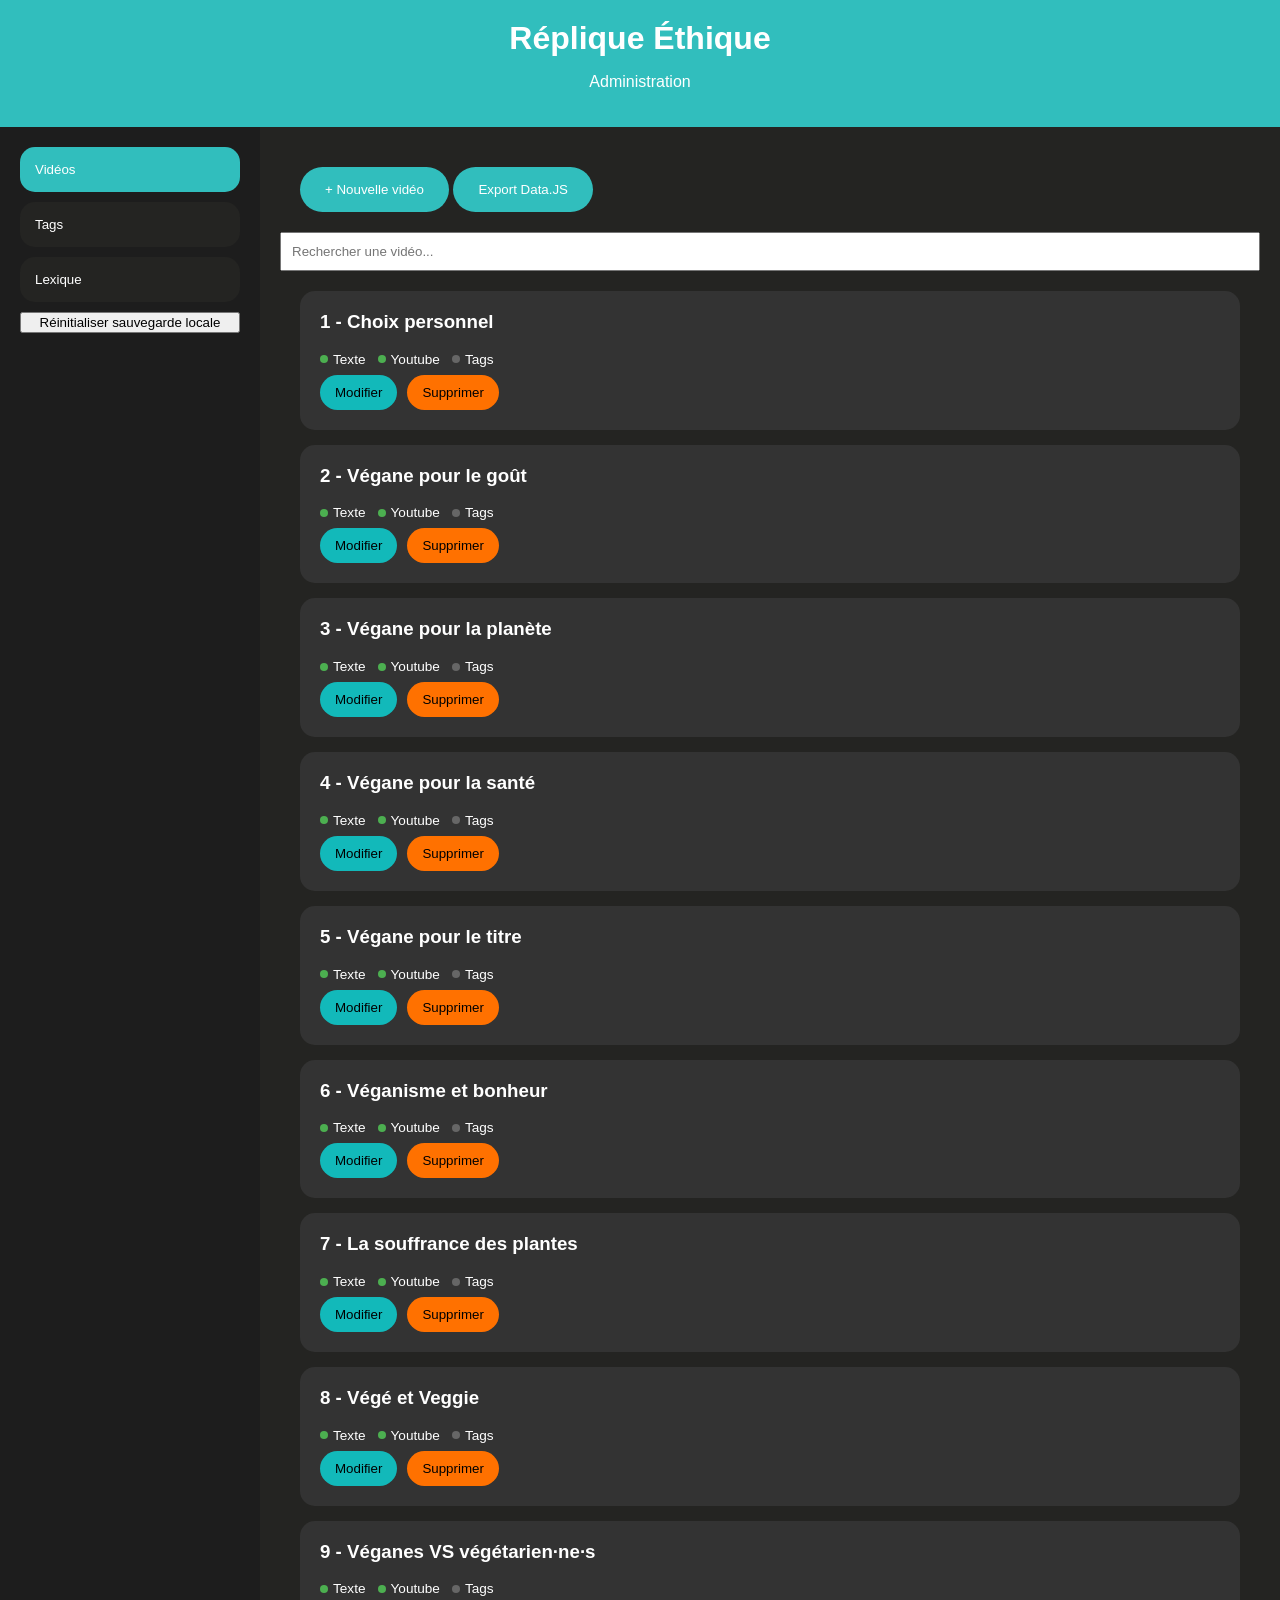
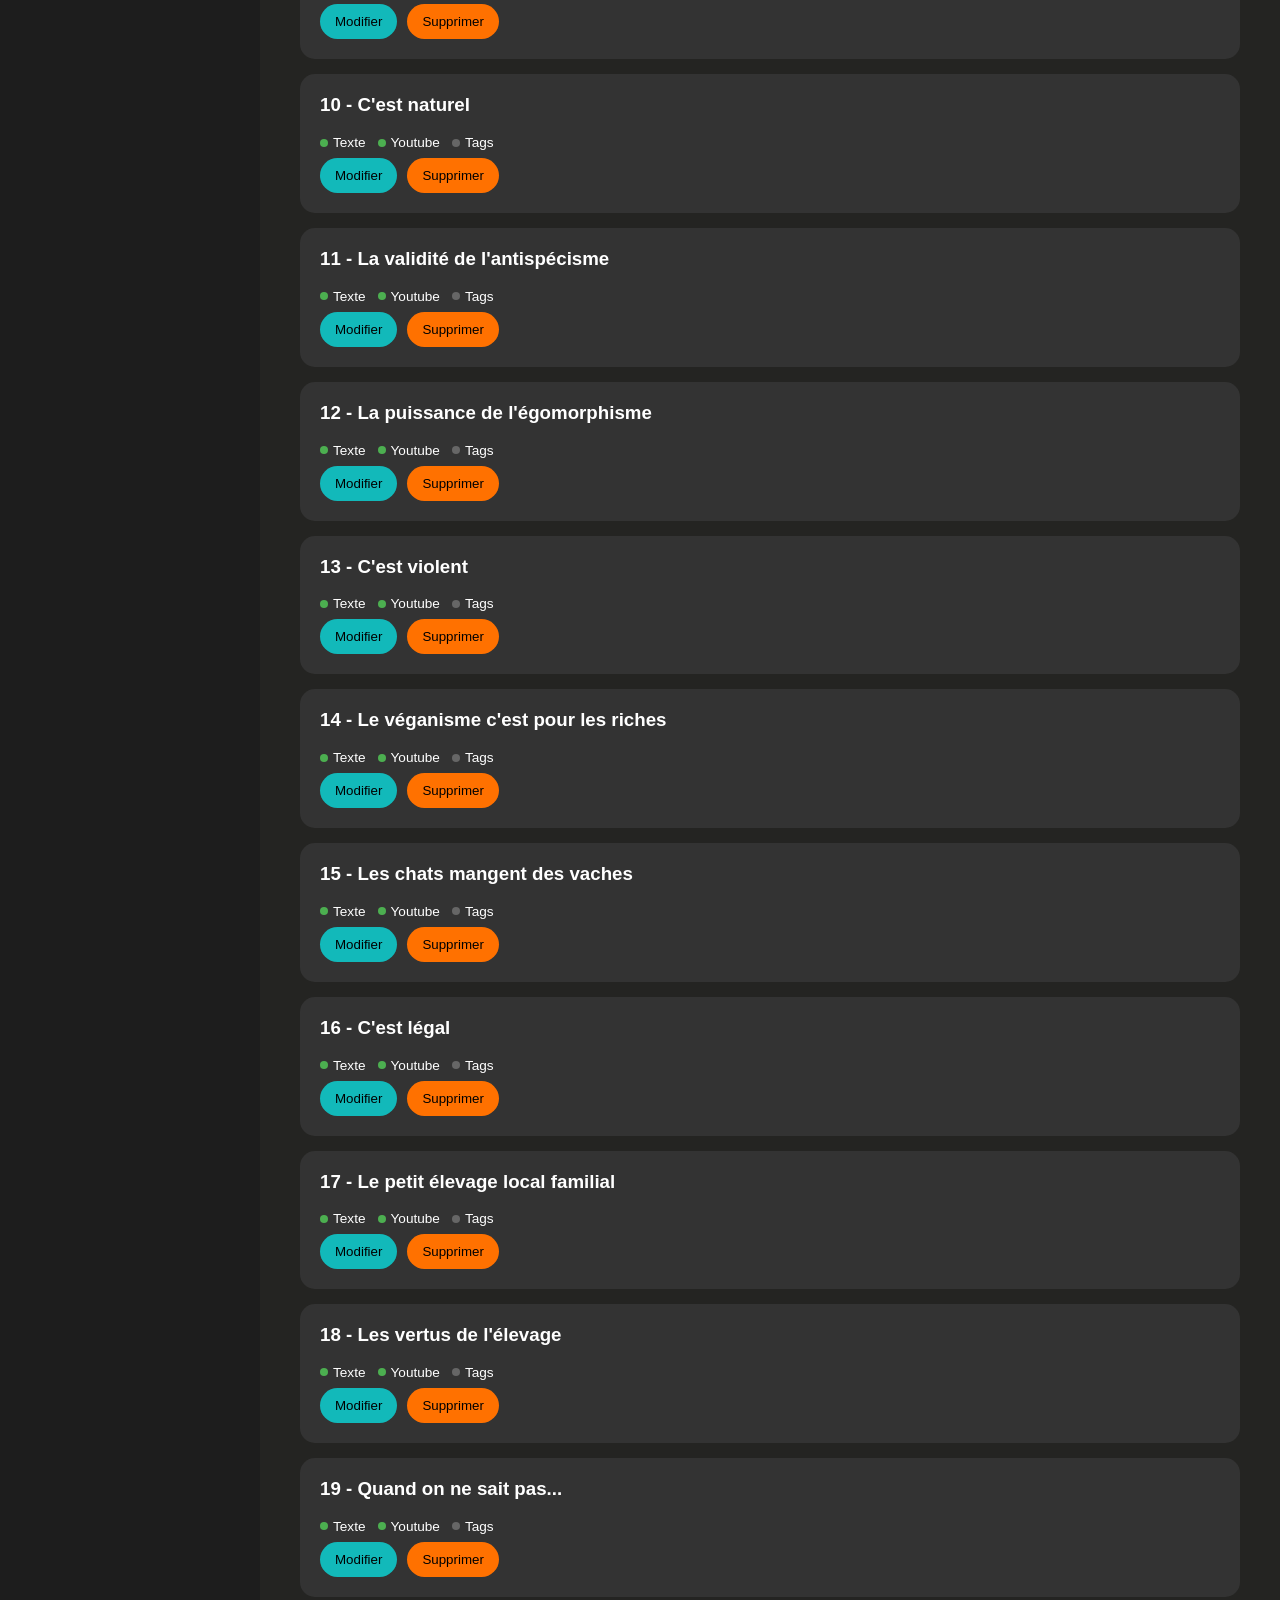
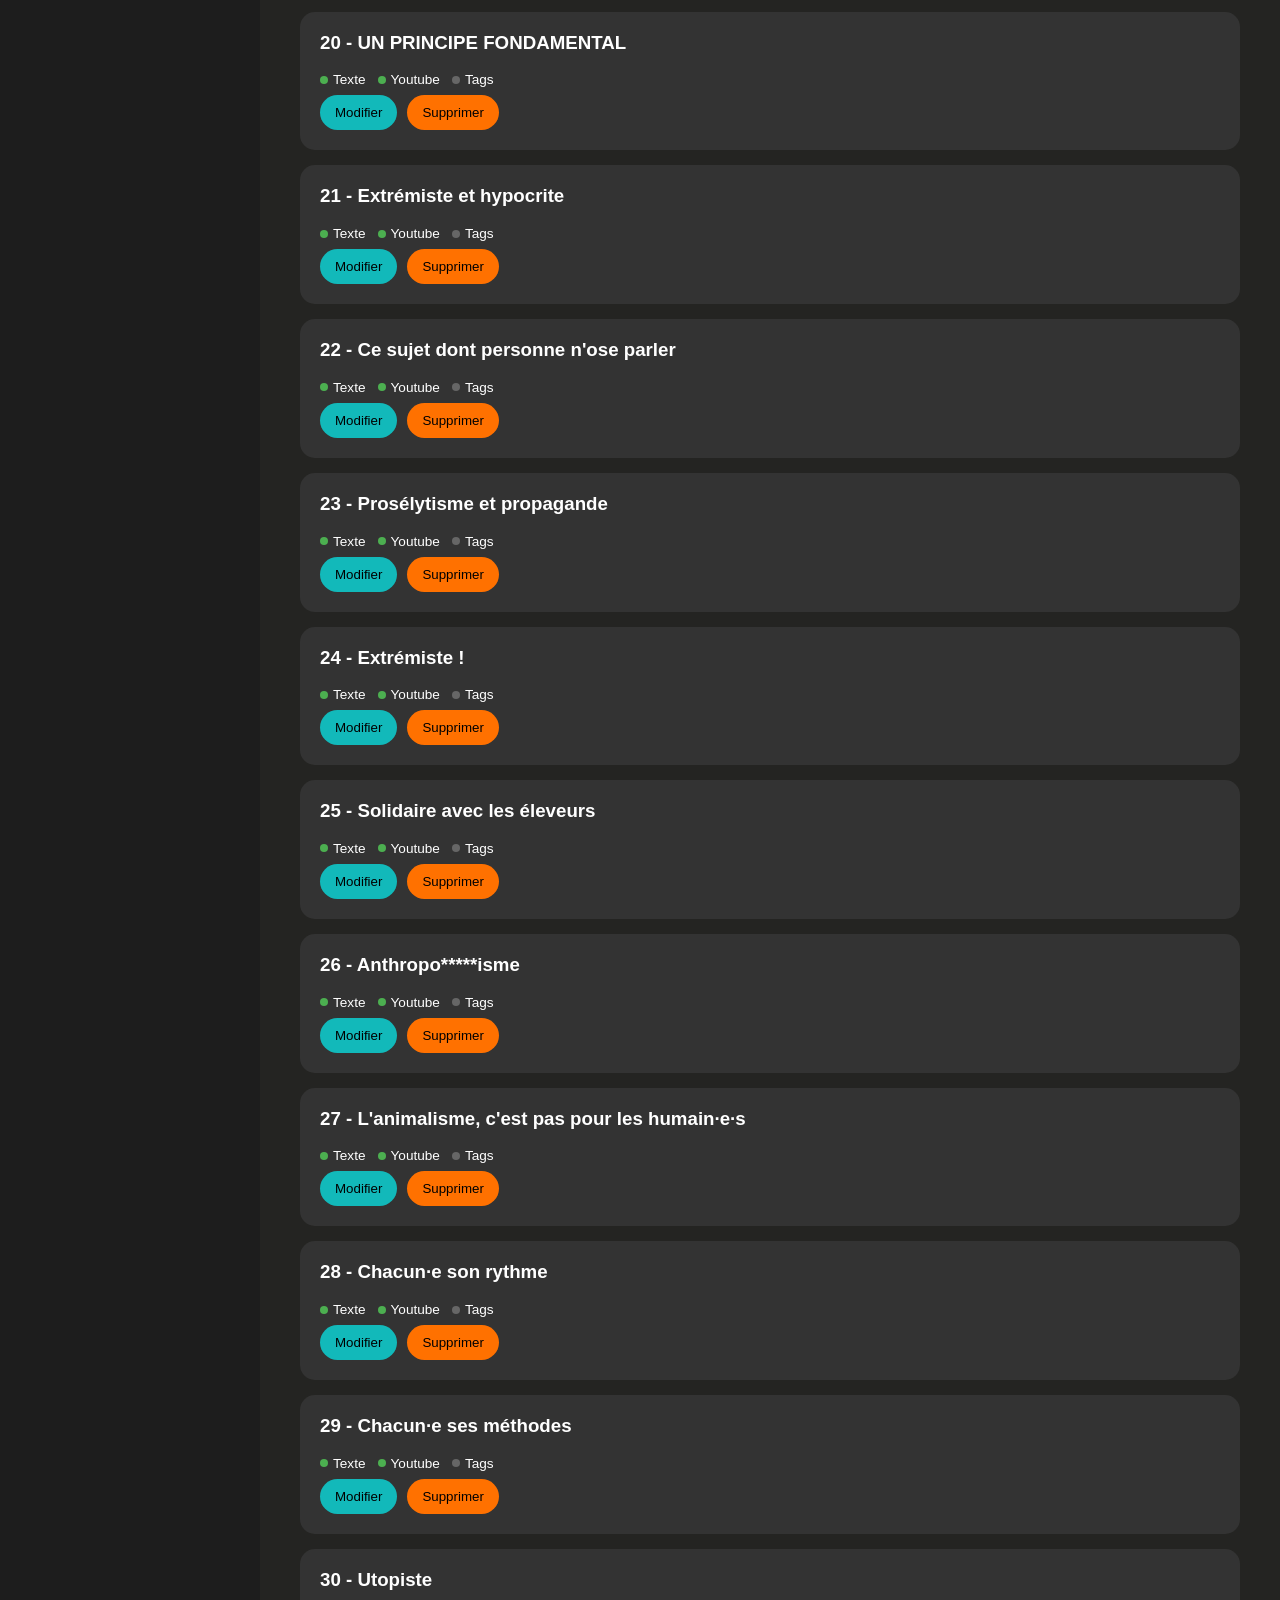
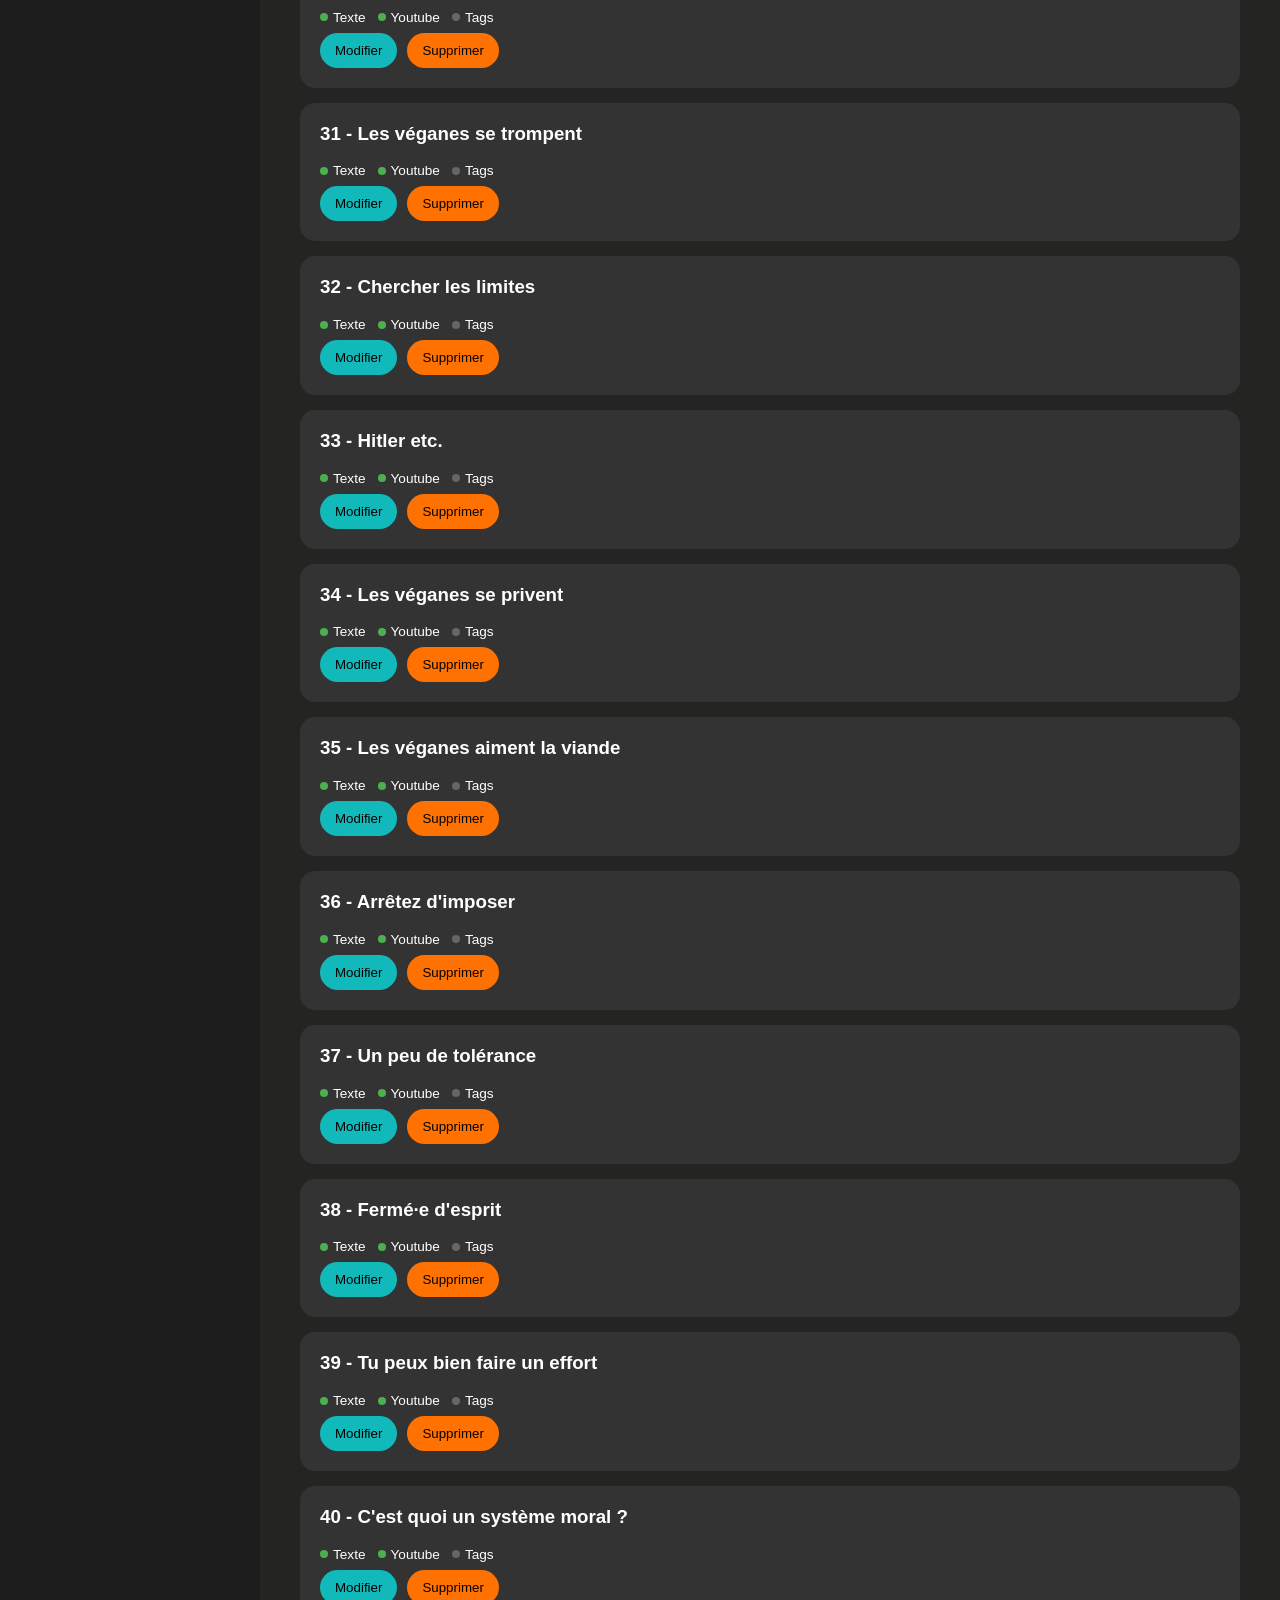
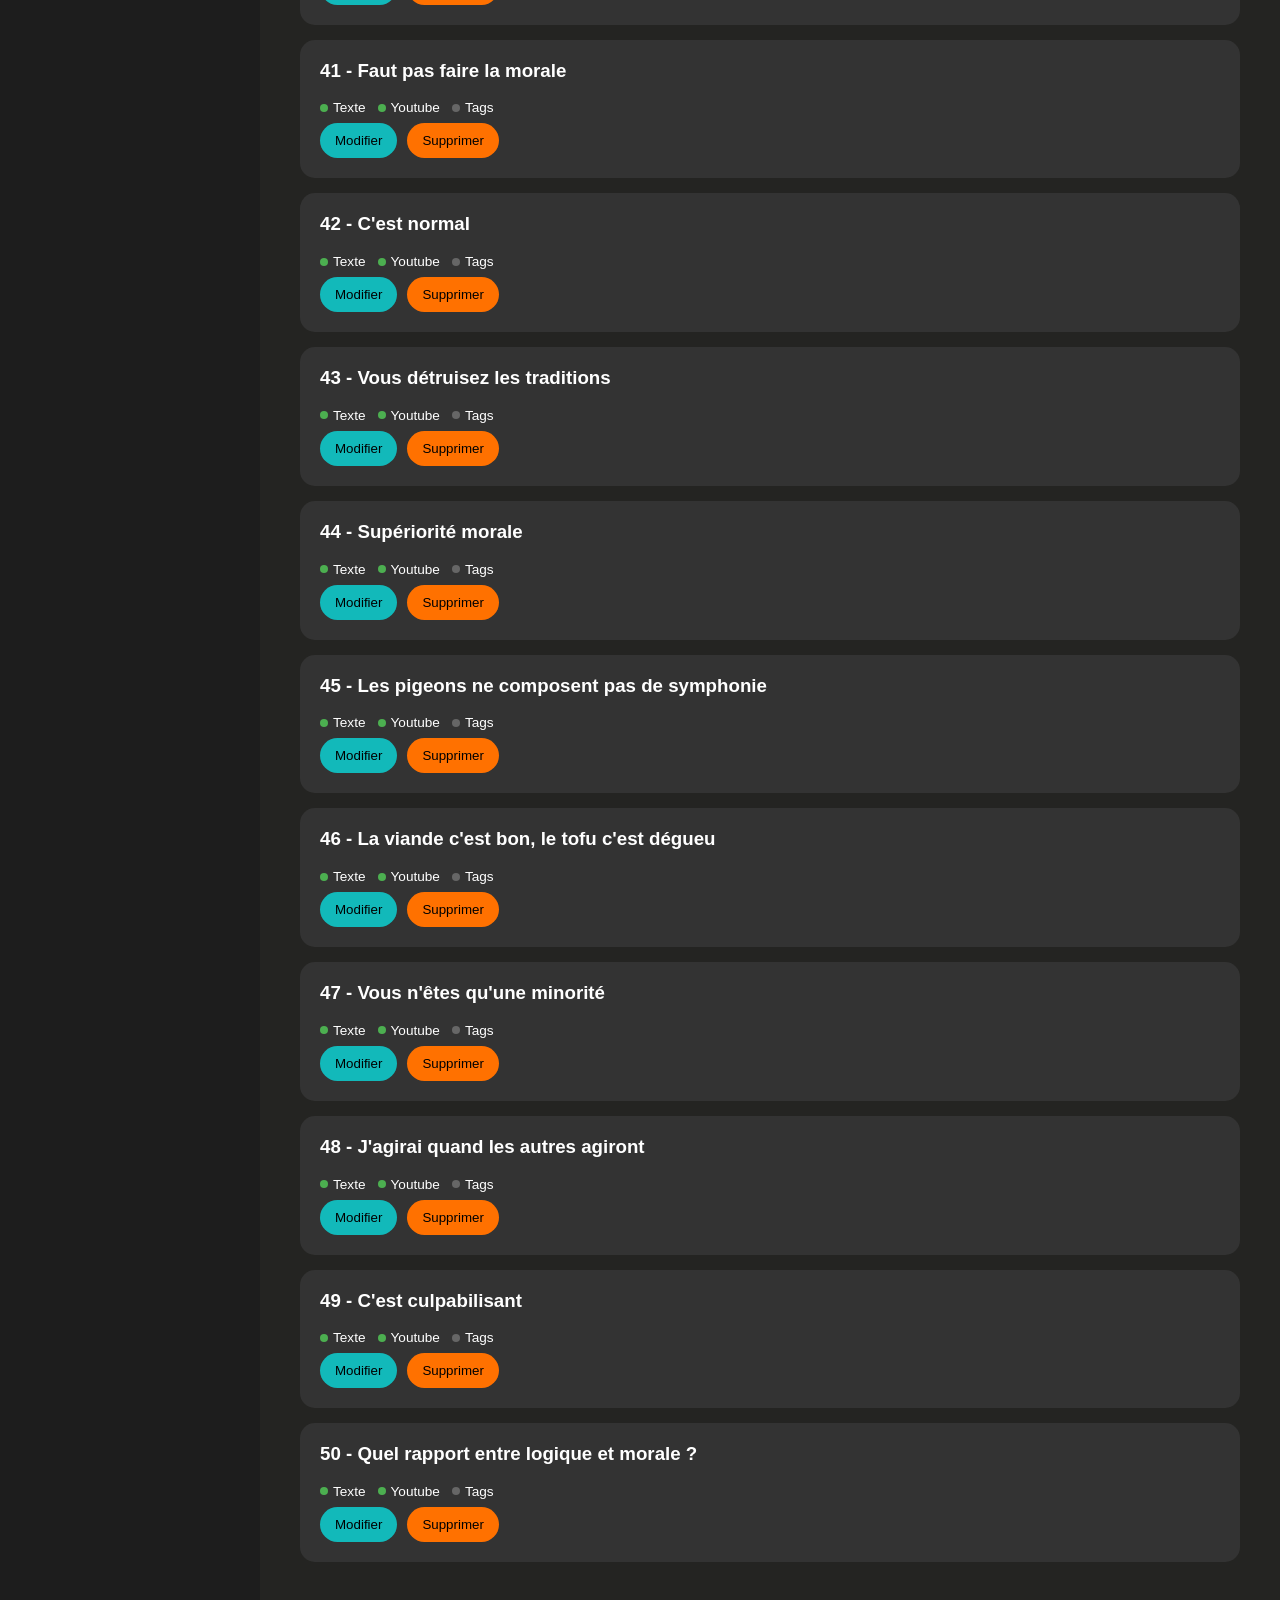
==== admin/admin.html @ 9f91c85b "Beta" ====
<!DOCTYPE html>
<html lang="fr">
<head>
<meta charset="UTF-8">
<meta name="viewport" content="width=device-width, initial-scale=1.0">
<title>Réplique Éthique - Administration</title>

<link rel="stylesheet" href="admin.css">
</head>

<body>

<header class="header">
    <h1>Réplique Éthique</h1>
    <p>Administration</p>
</header>

<main class="admin-layout">

    <aside class="sidebar">

        <button class="menu-btn active"
                data-section="videos">
            Vidéos
        </button>

        <button class="menu-btn"
                data-section="tags">
            Tags
        </button>

        <button class="menu-btn"
                data-section="lexique">
            Lexique
        </button>
        <button id="btnResetLocal">
            Réinitialiser sauvegarde locale
        </button>

    </aside>

    <section class="content">

        <div id="section-videos">

            <section class="toolbar">

                <button id="btnNouvelleVideo">
                    + Nouvelle vidéo
                </button>

                <button id="btnExporter">
                    Export Data.JS
                </button>

            </section>
            <input
                id="rechercheVideo"
                placeholder="Rechercher une vidéo..."
            >

            <section id="listeVideos"></section>

        </div>

        <div id="section-tags" class="hidden">

            <div class="toolbar">

                <button id="btnNouvelleCategorie">
                    + Catégorie
                </button>

            </div>

            <div id="listeCategories">

            </div>

        </div>

        <div id="section-lexique" class="hidden">

            <div class="toolbar">

                <button id="btnNouveauMot">
                    + Nouveau mot
                </button>

            </div>

            <div id="listeLexique"></div>

        </div>

    </section>

</main>

<div id="modal" class="hidden">

    <div class="modal-content">

        <h2>Vidéo</h2>

        <label>
            Titre
            <input id="titre">
        </label>

        <label>
            Lien Youtube
            <input id="youtube">
        </label>

        <label>

            Tags

            <div id="tagsSelection">

            </div>

        </label>

        <label>
            Texte
            <textarea id="texte"></textarea>
        </label>

        <label>
            Vignette
            <input id="vignette" type="file" accept="image/*">
        </label>

        <label class="checkbox">
            <input id="essentiel" type="checkbox">
            Ajouter à L'essentiel
        </label>

        <div class="actions">

            <button id="btnSave">
                Enregistrer
            </button>

            <button id="btnCancel">
                Annuler
            </button>

        </div>

    </div>

</div>

<script src="../data.js"></script>
<div id="lexiqueModal" class="hidden">

    <div class="modal-content">

        <h2 id="lexiqueTitre">
            Nouveau terme
        </h2>

        <label>

            Mot

            <input
                id="lexiqueMot">

        </label>

        <label>

            Définition

            <textarea
                id="lexiqueDefinition"
                class="grand-texte">

            </textarea>

        </label>

        <div class="actions">

            <button id="btnSaveLexique">

                Enregistrer

            </button>

            <button id="btnCancelLexique">

                Annuler

            </button>

        </div>

    </div>

</div>
<script src="admin.js"></script>

</body>
</html>
---- admin/admin.css ----
body{
    margin:0;
    font-family:sans-serif;
    background:#242422;
    color:white;
}

.header{
    background:#31bebd;
    text-align:center;
    padding:20px;
}

.header h1{
    margin:0;
    color:white;
}

.toolbar{
    padding:20px;
}

.toolbar button{
    background:#31bebd;
    color:white;
    border:none;
    border-radius:30px;
    padding:15px 25px;
    cursor:pointer;
}

#listeVideos{
    padding:20px;
    display:flex;
    flex-direction:column;
    gap:15px;
}

.video-card{
    background:#333;
    border-radius:15px;
    padding:20px;
}

.video-card h3{
    margin-top:0;
}

.video-actions{
    display:flex;
    gap:10px;
}

.video-actions button{
    border:none;
    padding:10px 15px;
    border-radius:20px;
    cursor:pointer;
}

.edit{
    background:#31bebd;
    color:white;
}

.delete{
    background:#d9534f;
    color:white;
}

#modal{
    position:fixed;
    inset:0;
    background:rgba(0,0,0,0.8);

    display:flex;
    justify-content:center;
    align-items:center;
}

.hidden{
    display:none !important;
}

.modal-content{
    width:90%;
    max-width:800px;

    background:white;
    color:black;

    border-radius:20px;

    padding:25px;

    display:flex;
    flex-direction:column;
    gap:15px;
}

input,
textarea{
    width:100%;
    box-sizing:border-box;
    padding:10px;
}

textarea{
    min-height:250px;
    resize:vertical;
}

.actions{
    display:flex;
    gap:15px;
}

.admin-layout{
    display:flex;
    min-height:calc(100vh - 100px);
}

.sidebar{
    width:220px;
    background:#1d1d1d;

    display:flex;
    flex-direction:column;

    padding:20px;
    gap:10px;
}

.menu-btn{
    background:#242422;
    color:white;

    border:none;

    border-radius:15px;

    padding:15px;

    cursor:pointer;

    text-align:left;
}

.menu-btn.active{
    background:#31bebd;
}

.content{
    flex:1;
    padding:20px;
}

.categorie-card{

    background:#333;

    border-radius:15px;

    padding:20px;

    margin-bottom:15px;

}

.tag-item{

    display:inline-block;

    background:#31bebd;

    color:white;

    padding:8px 15px;

    border-radius:999px;

    margin:5px;

}

.categorie-header{

    display:flex;

    justify-content:space-between;

    align-items:center;

    margin-bottom:15px;

}

.lexique-card{

    background:#333;

    border-radius:15px;

    padding:20px;

    margin-bottom:15px;

}

.lexique-actions{

    margin-top:10px;

    display:flex;

    gap:10px;

}

.tags-categorie{

    margin-bottom:20px;

}

.tags-categorie h4{

    margin-bottom:10px;

}

.tag-checkbox{

    display:block;

    margin:5px 0;

}

#lexiqueModal{

    position:fixed;

    inset:0;

    background:rgba(
        0,
        0,
        0,
        0.8
    );

    display:flex;

    justify-content:center;

    align-items:center;

}

.grand-texte{

    min-height:300px;

    resize:vertical;

}

.btn-edit{

    background:#12b9ba;

}

.btn-edit:hover{

    background:#12b9ba;

}

.btn-delete{

    background:#ff7100;

}

.btn-delete:hover{

    background:#ff7100;

}

.video-status{

    display:flex;

    gap:12px;

    margin:8px 0;

    font-size:0.85rem;

}

.video-status span{

    display:flex;

    align-items:center;

    gap:5px;

}

.video-status span::before{

    content:"";

    width:8px;

    height:8px;

    border-radius:50%;

}

.status-ok::before{

    background:#4caf50;

}

.status-missing::before{

    background:#666;

}
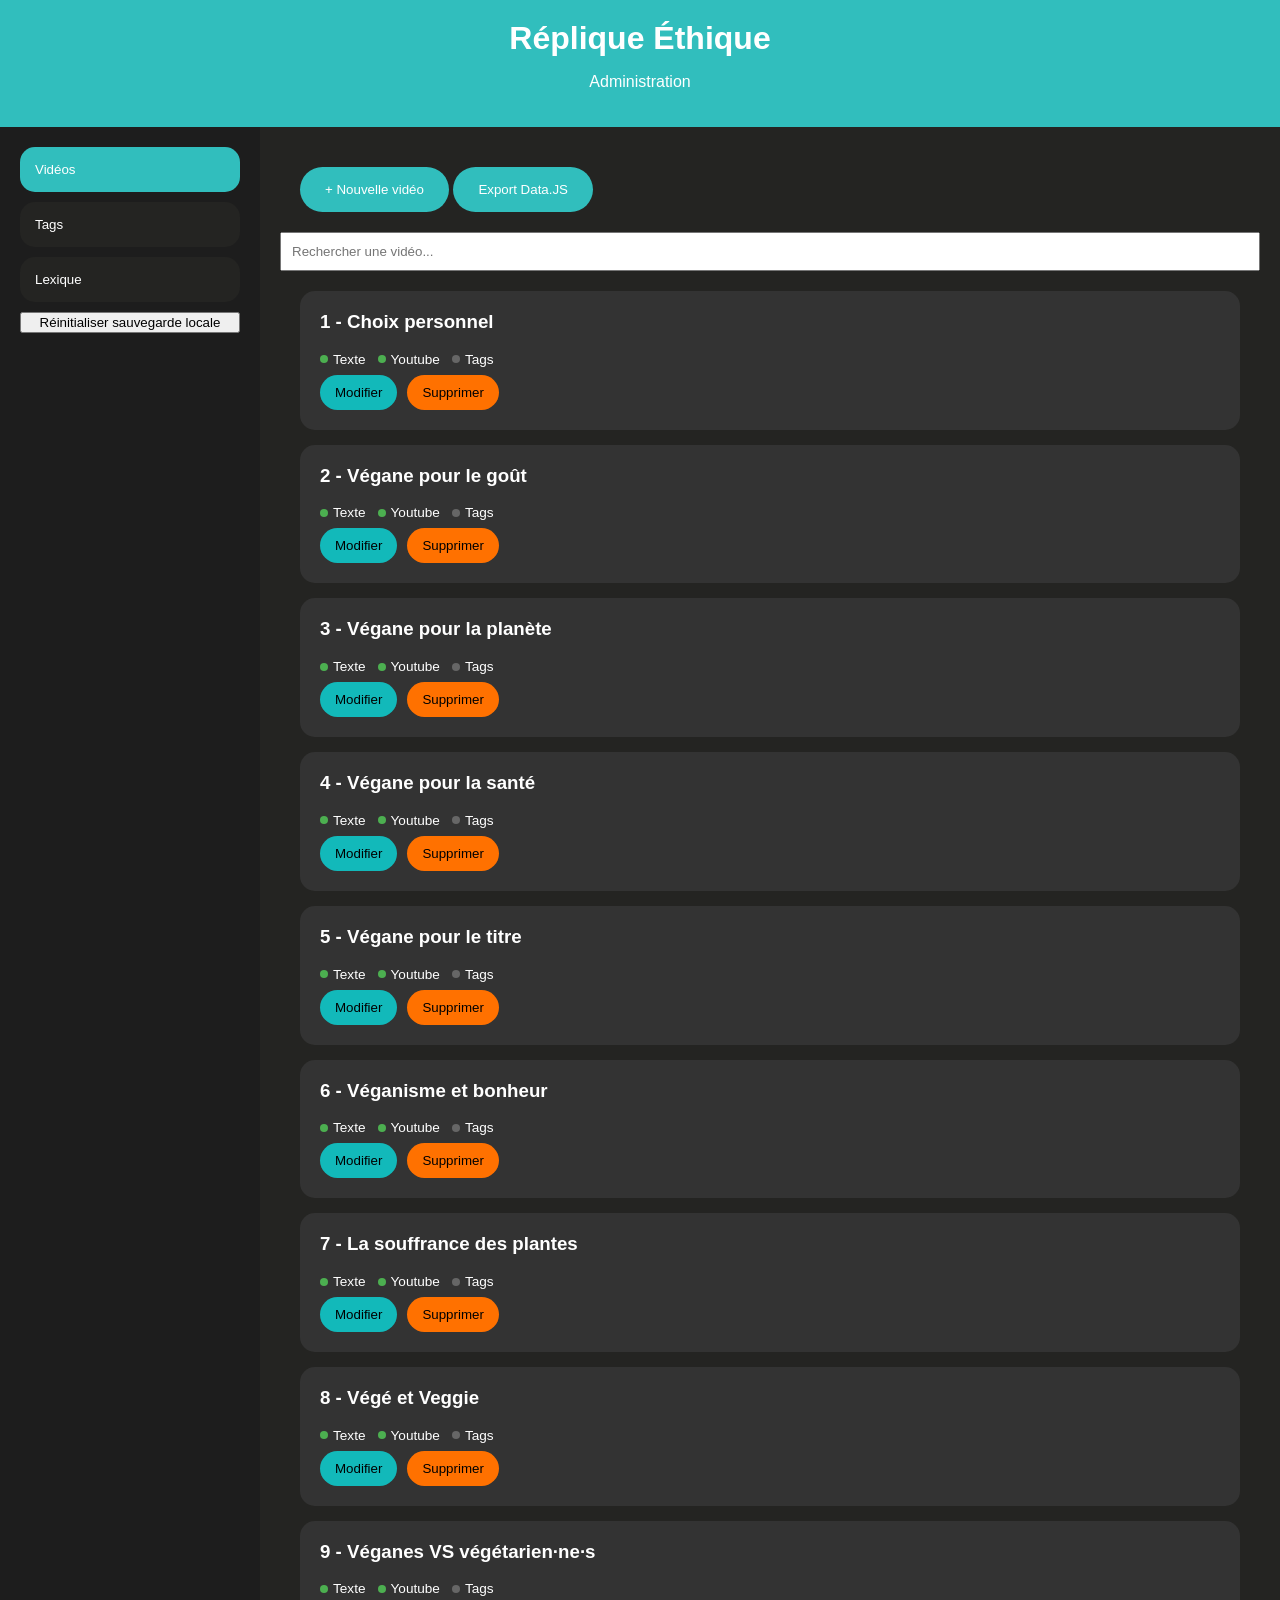
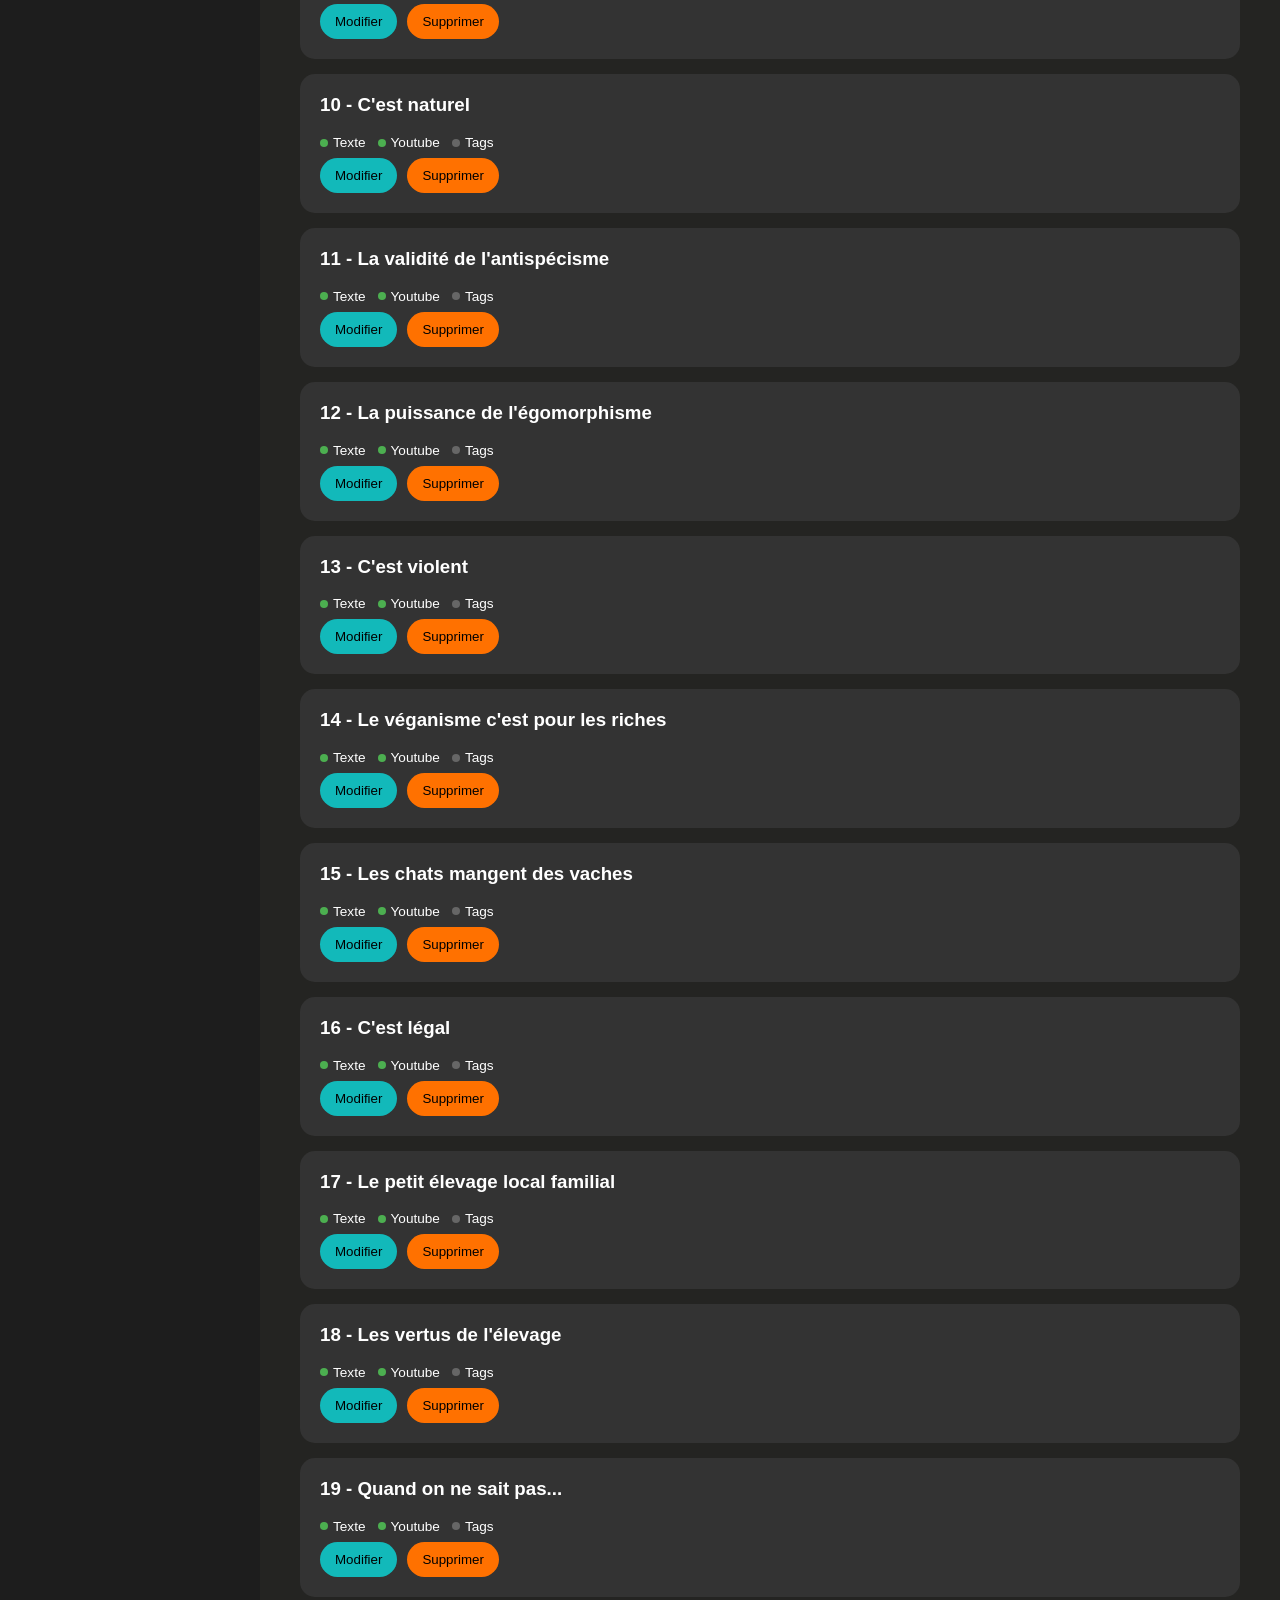
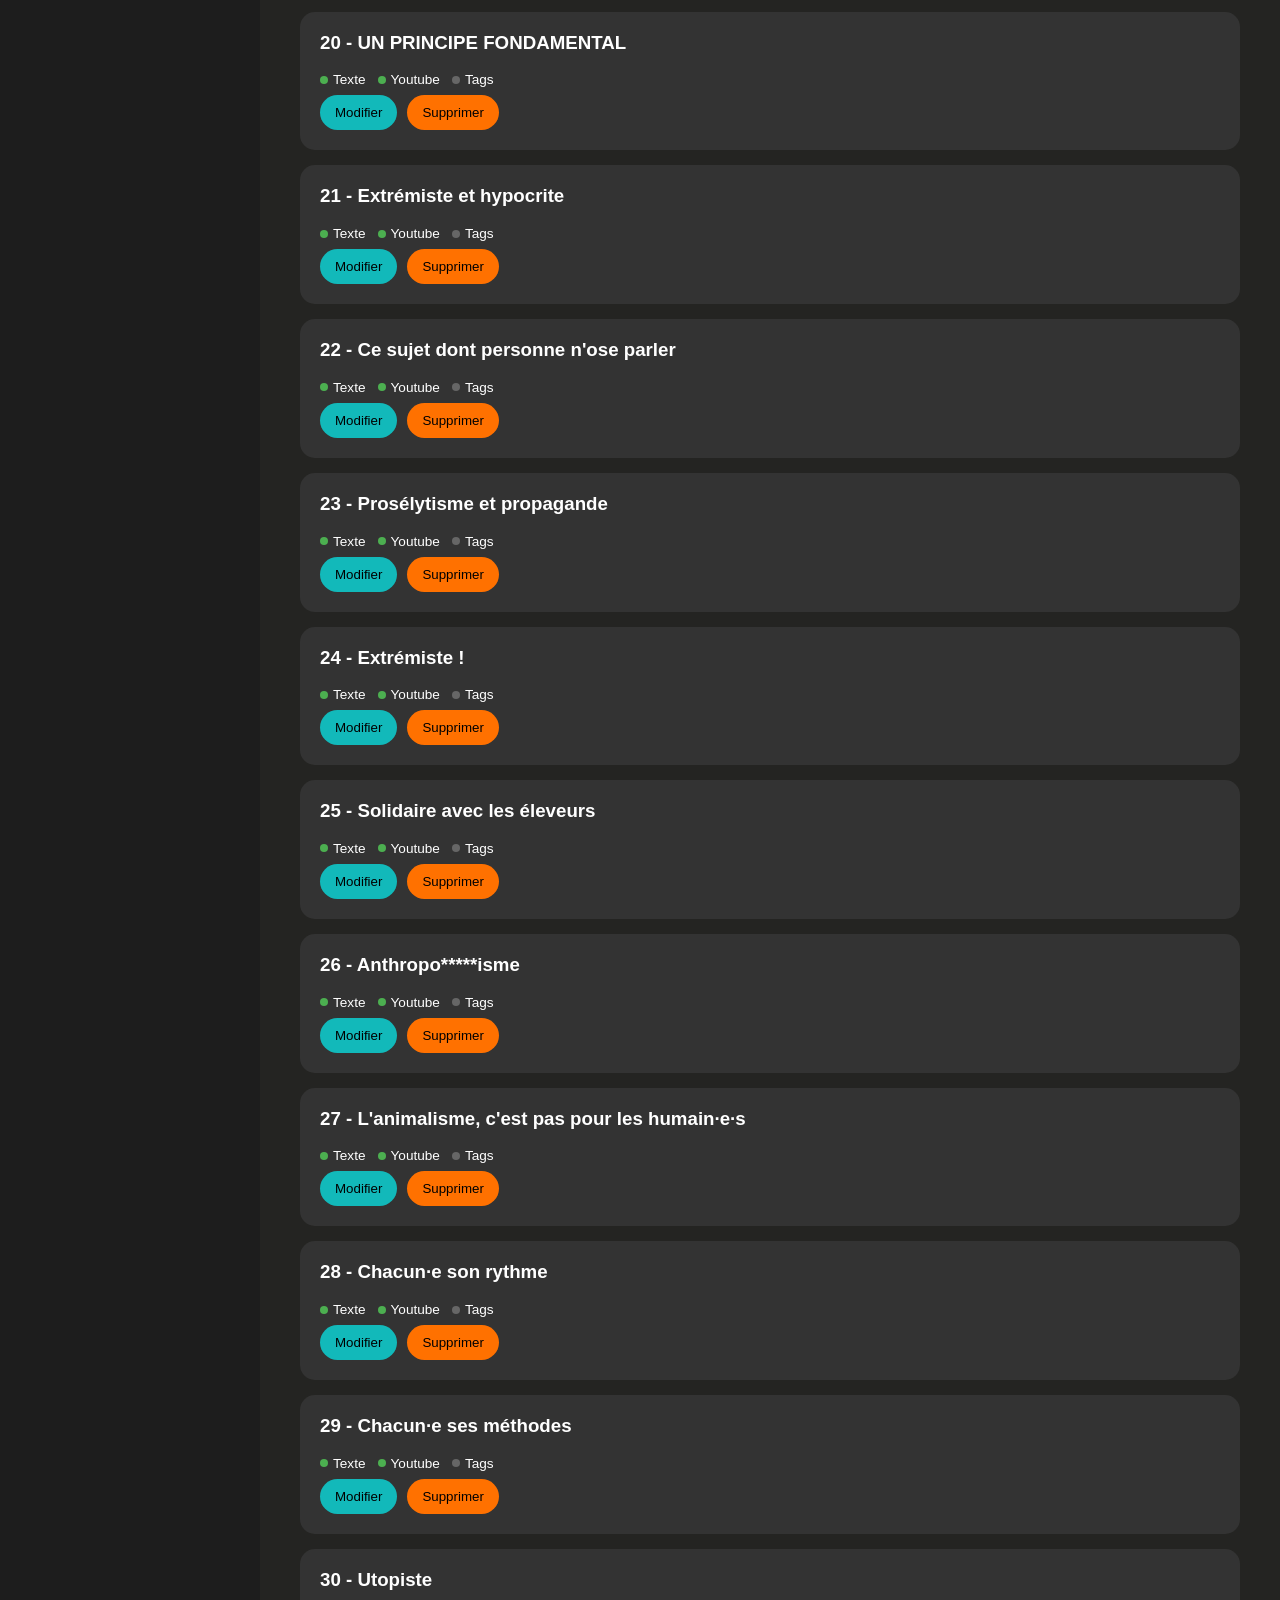
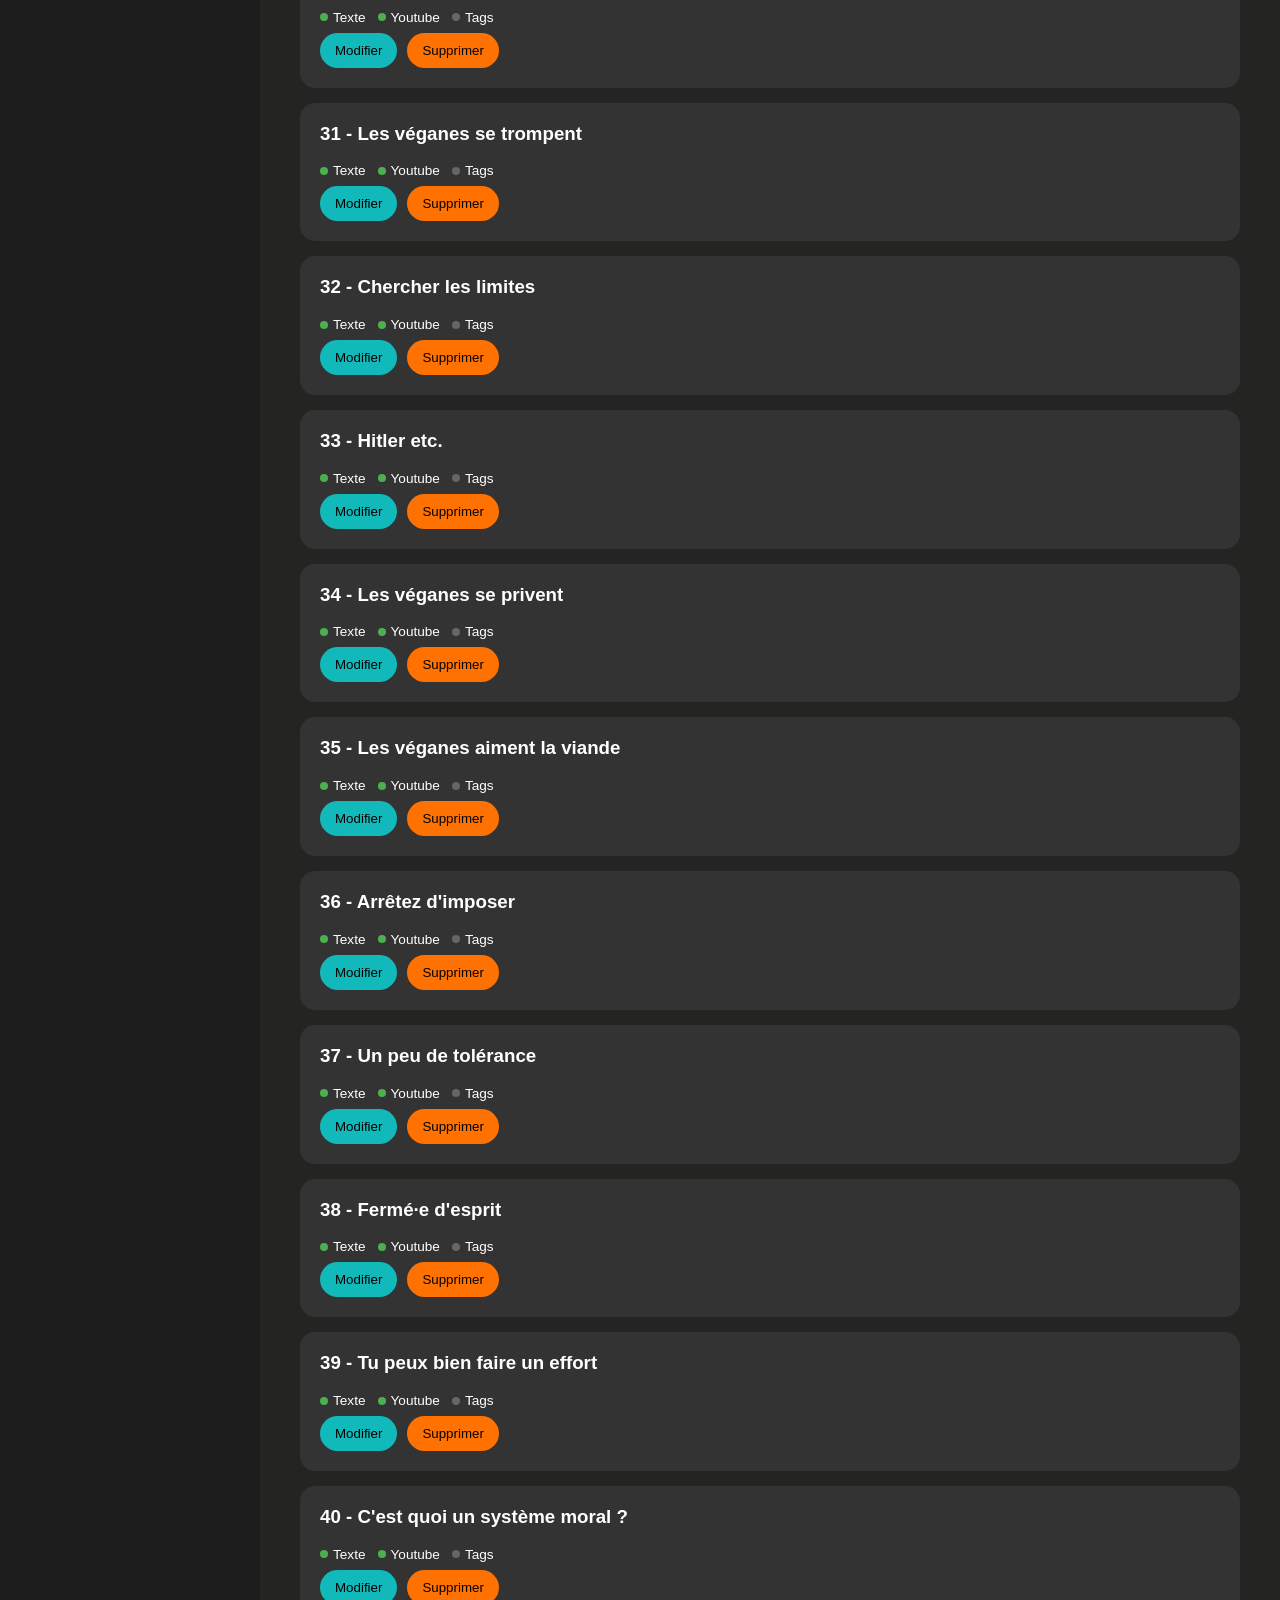
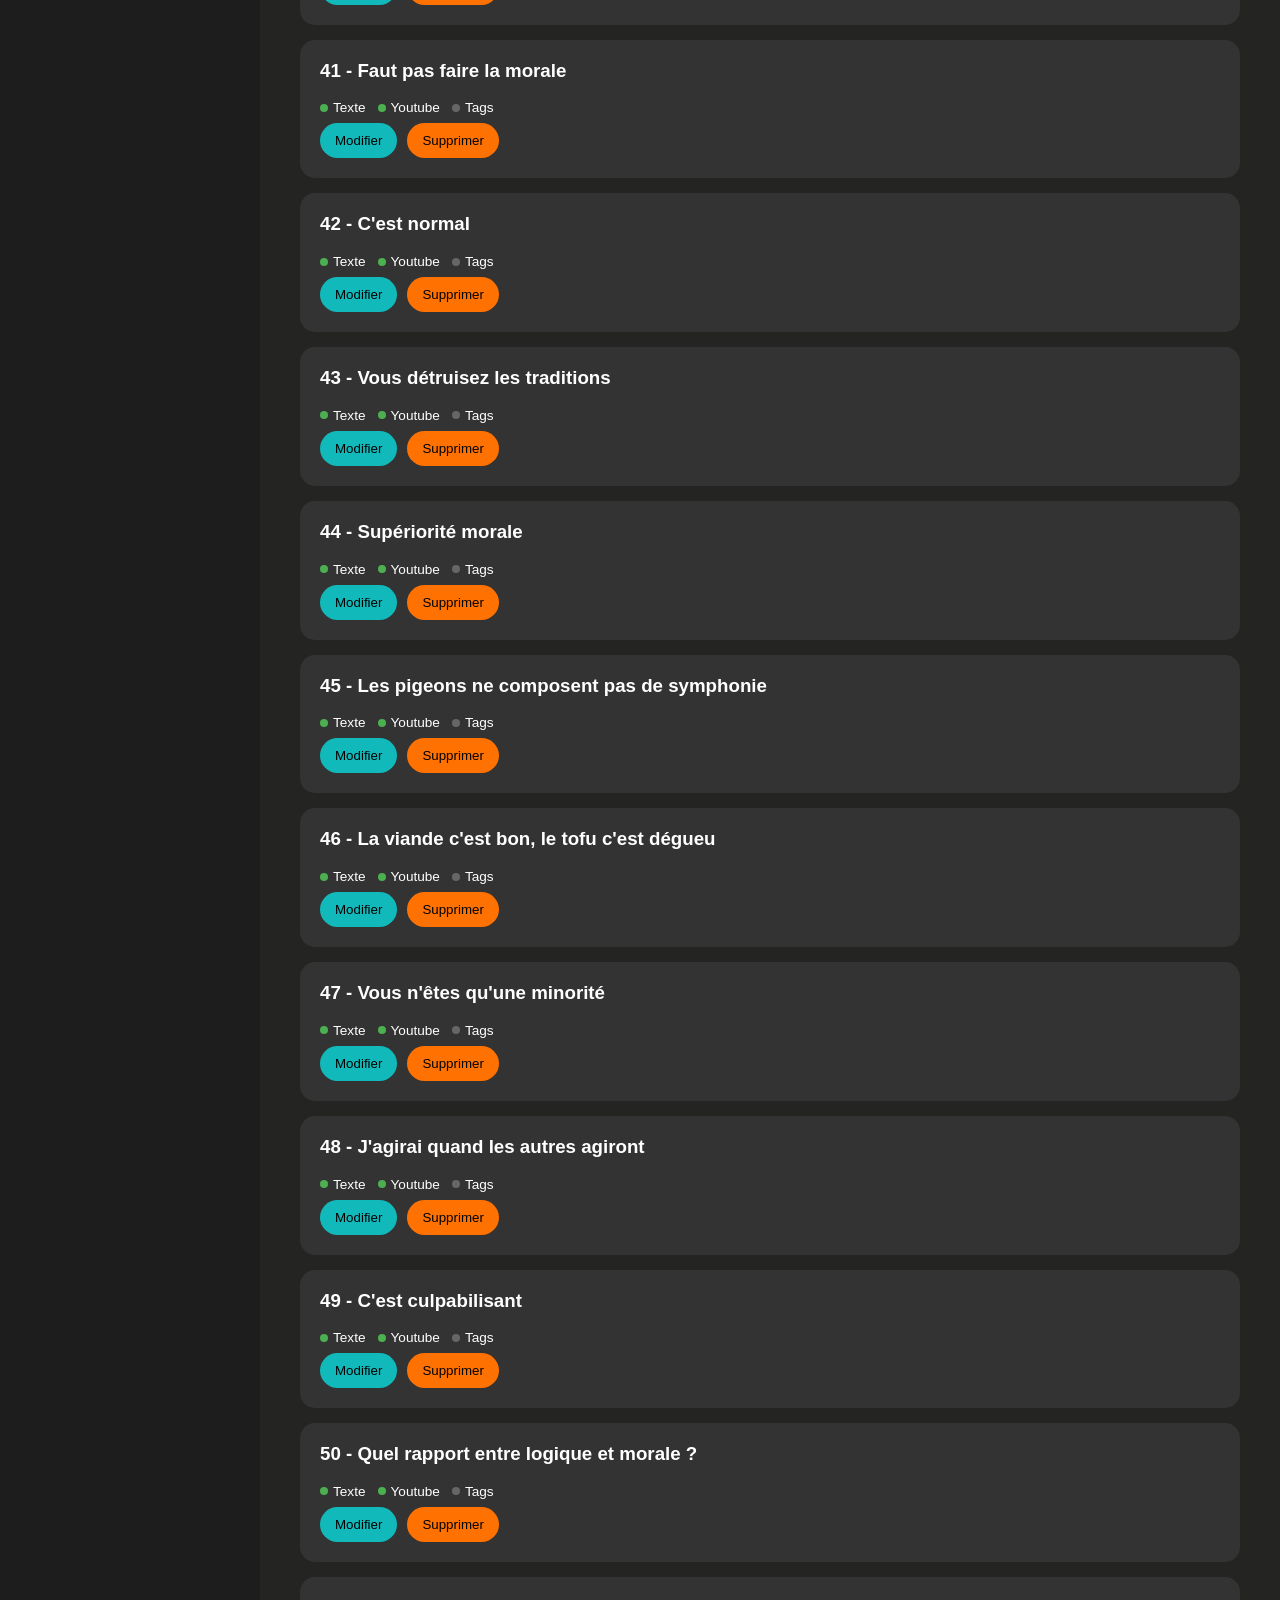
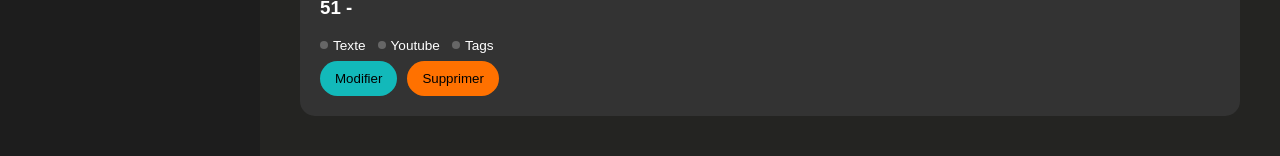
==== commit 27aa0a00: "tri A-Z" ====
--- a/admin/admin.html
+++ b/admin/admin.html
@@ -86,6 +86,9 @@
                 <button id="btnNouveauMot">
                     + Nouveau mot
                 </button>
+                <button id="btnTrierLexique">
+                    Trier A → Z
+                </button>
 
             </div>
 
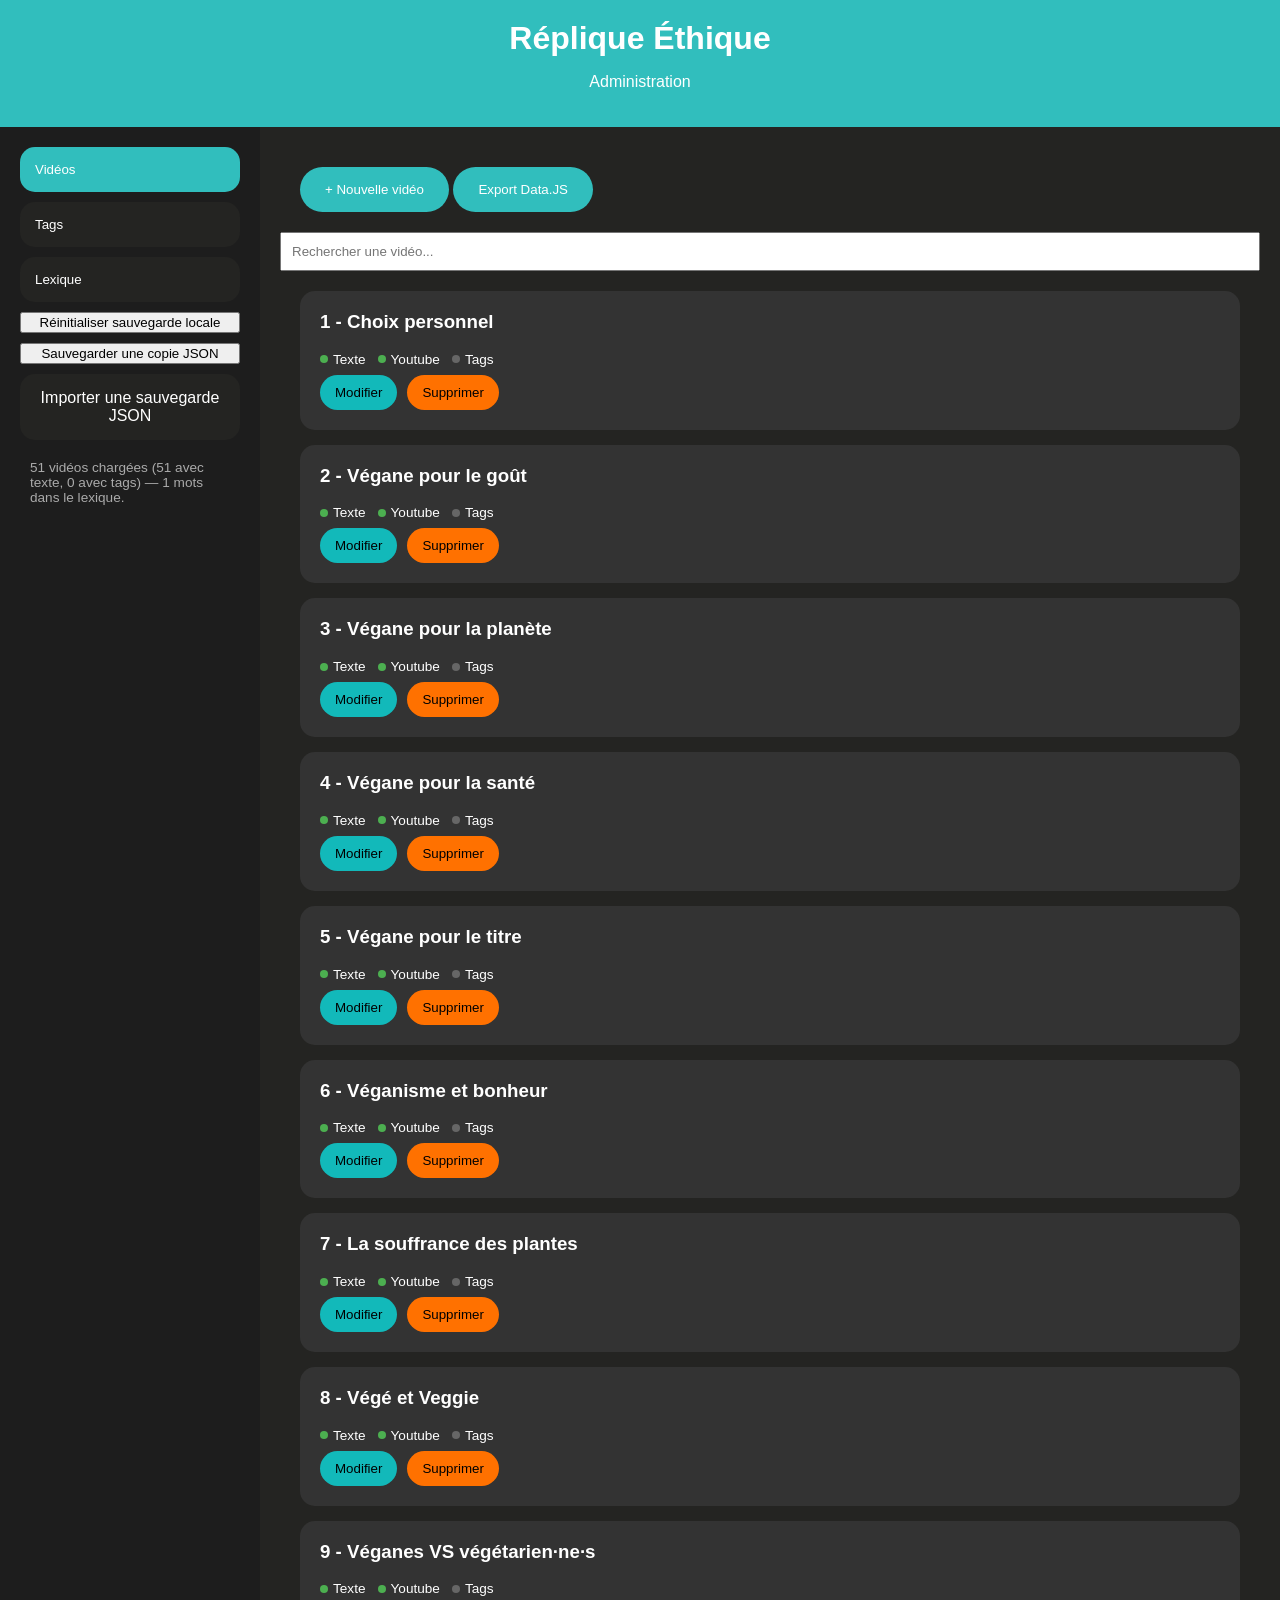
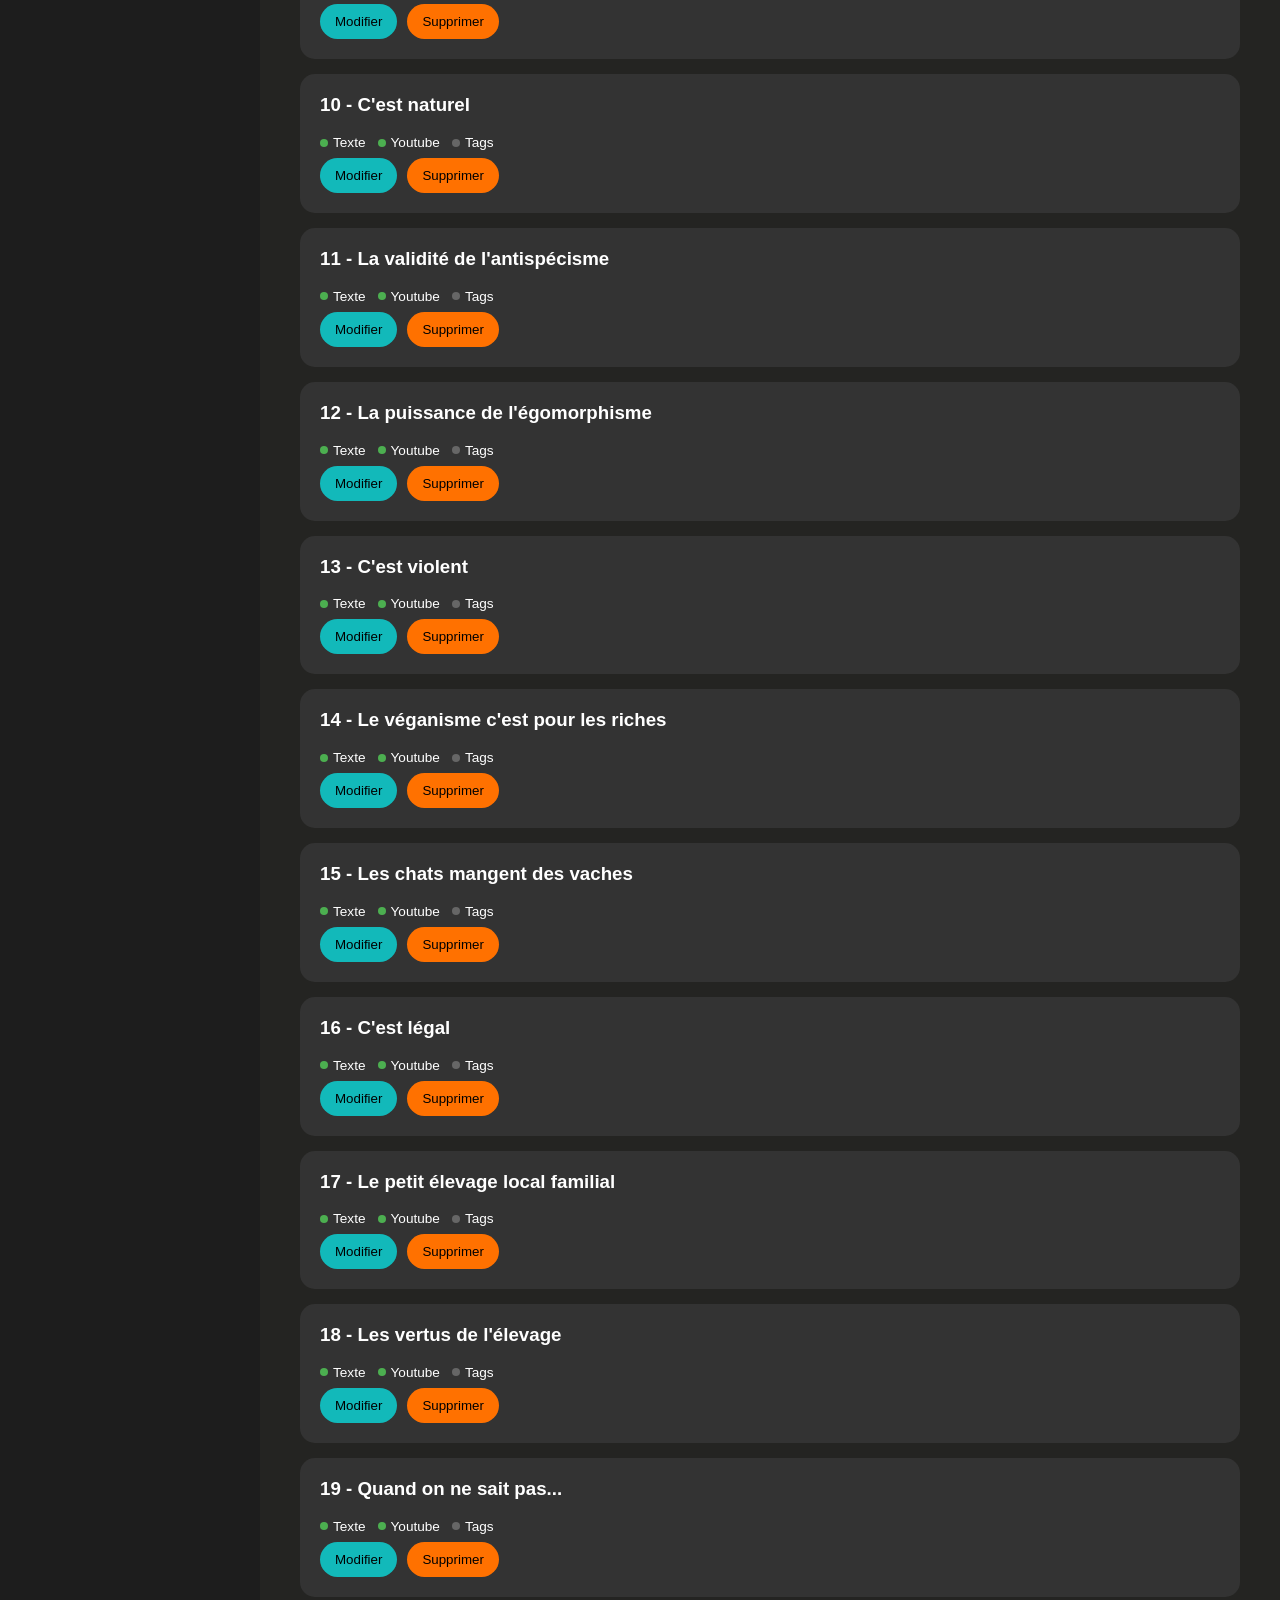
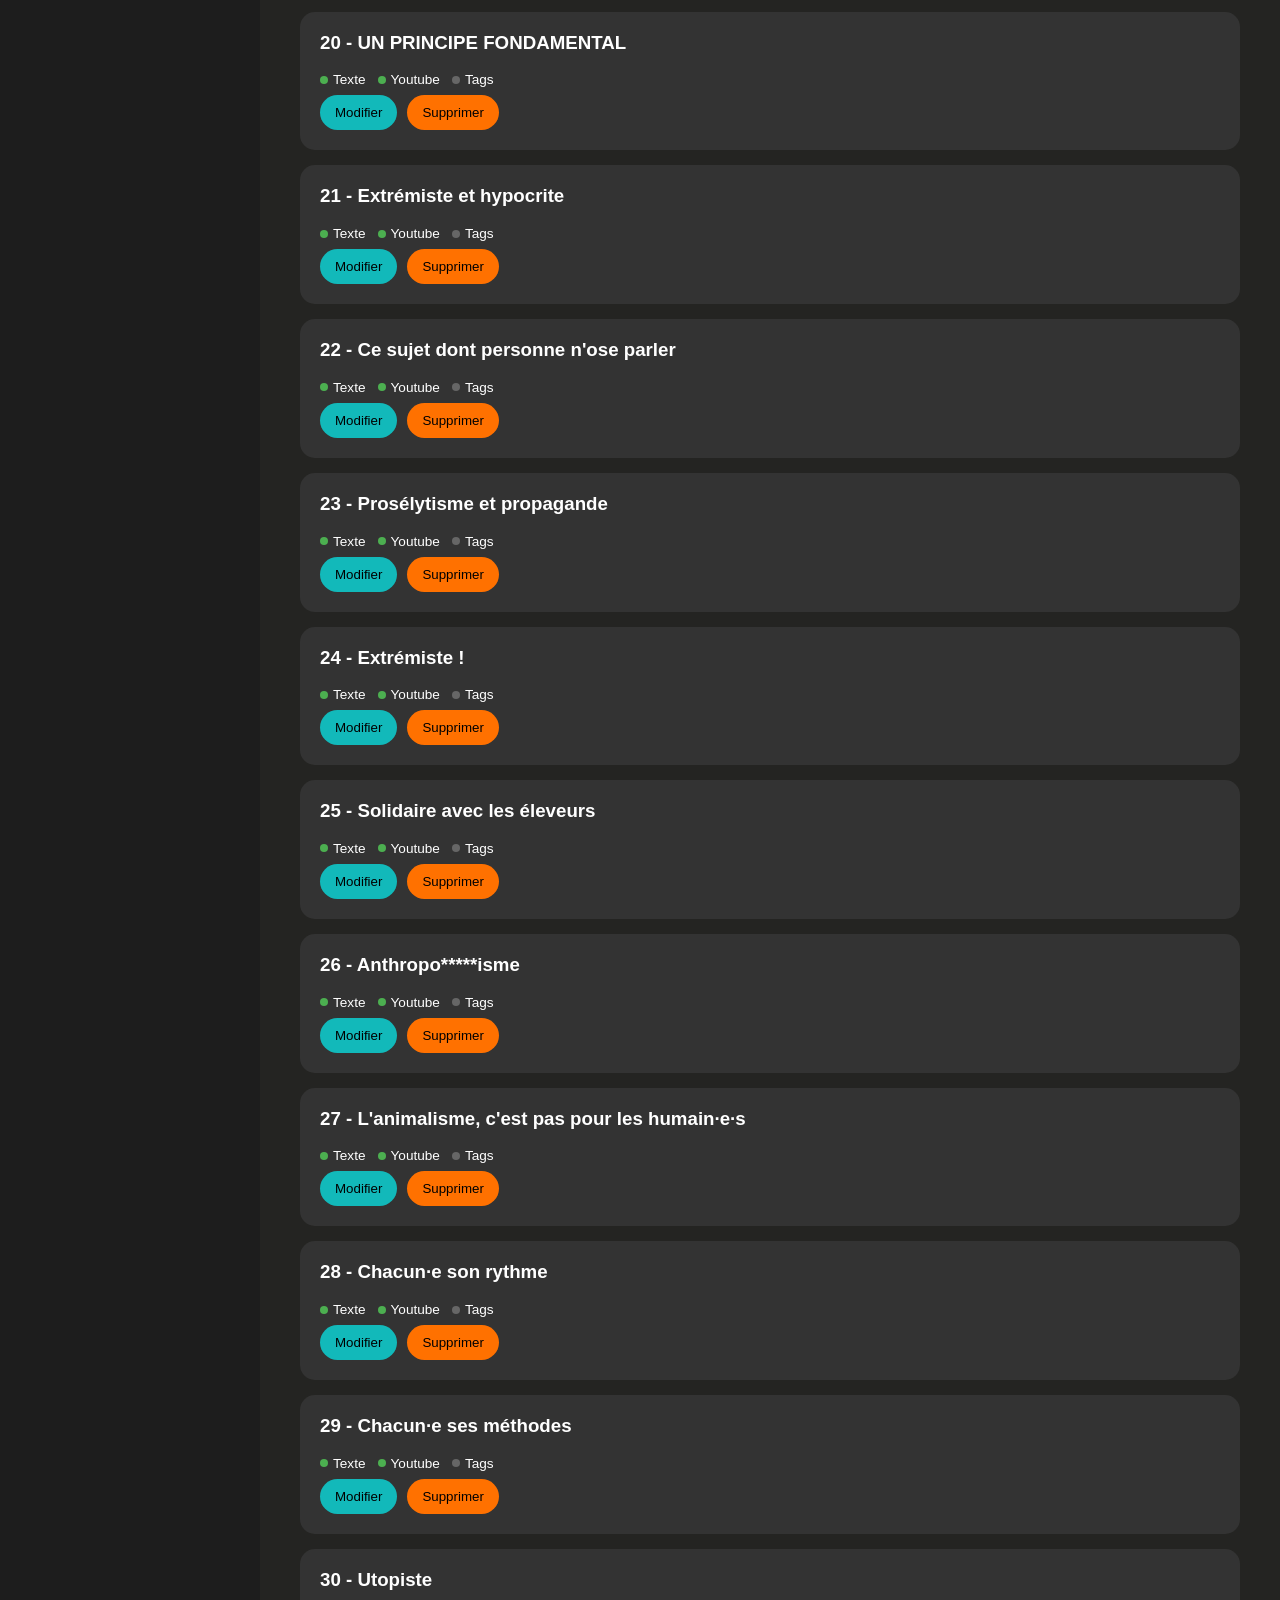
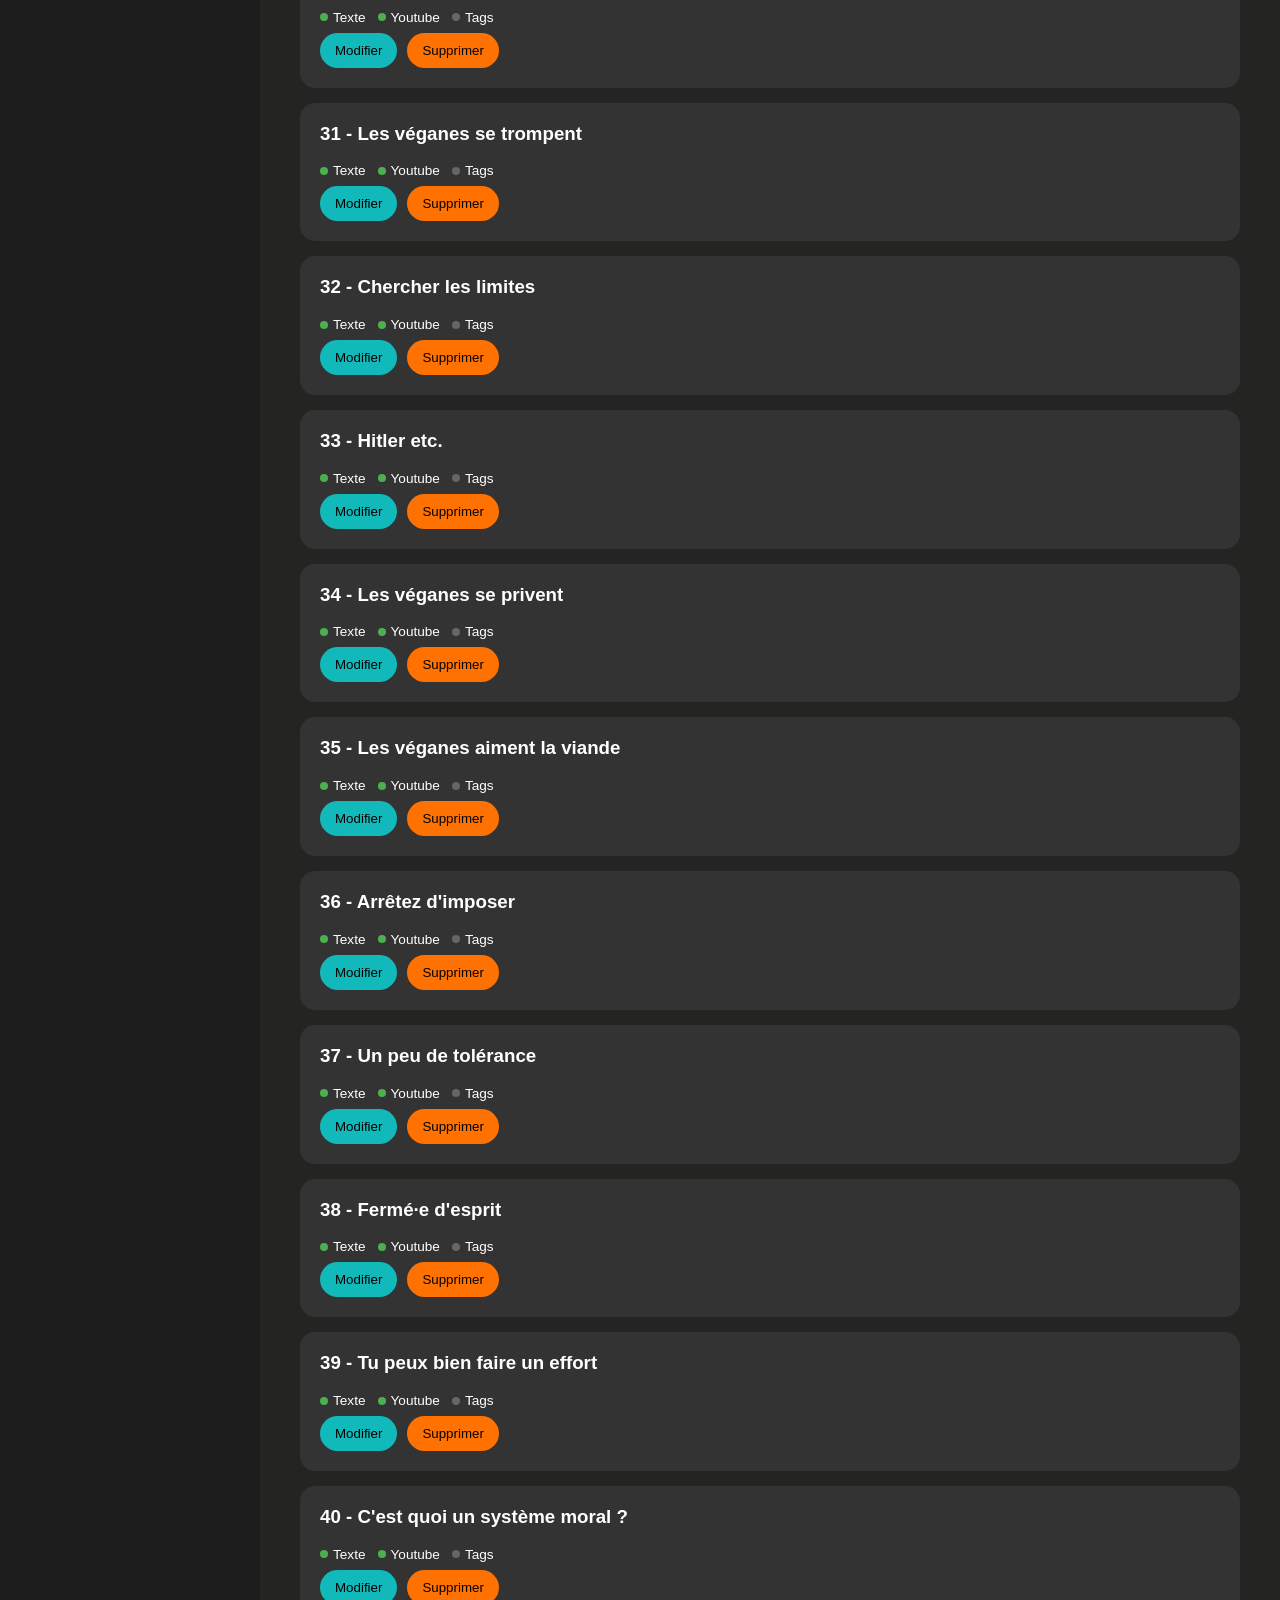
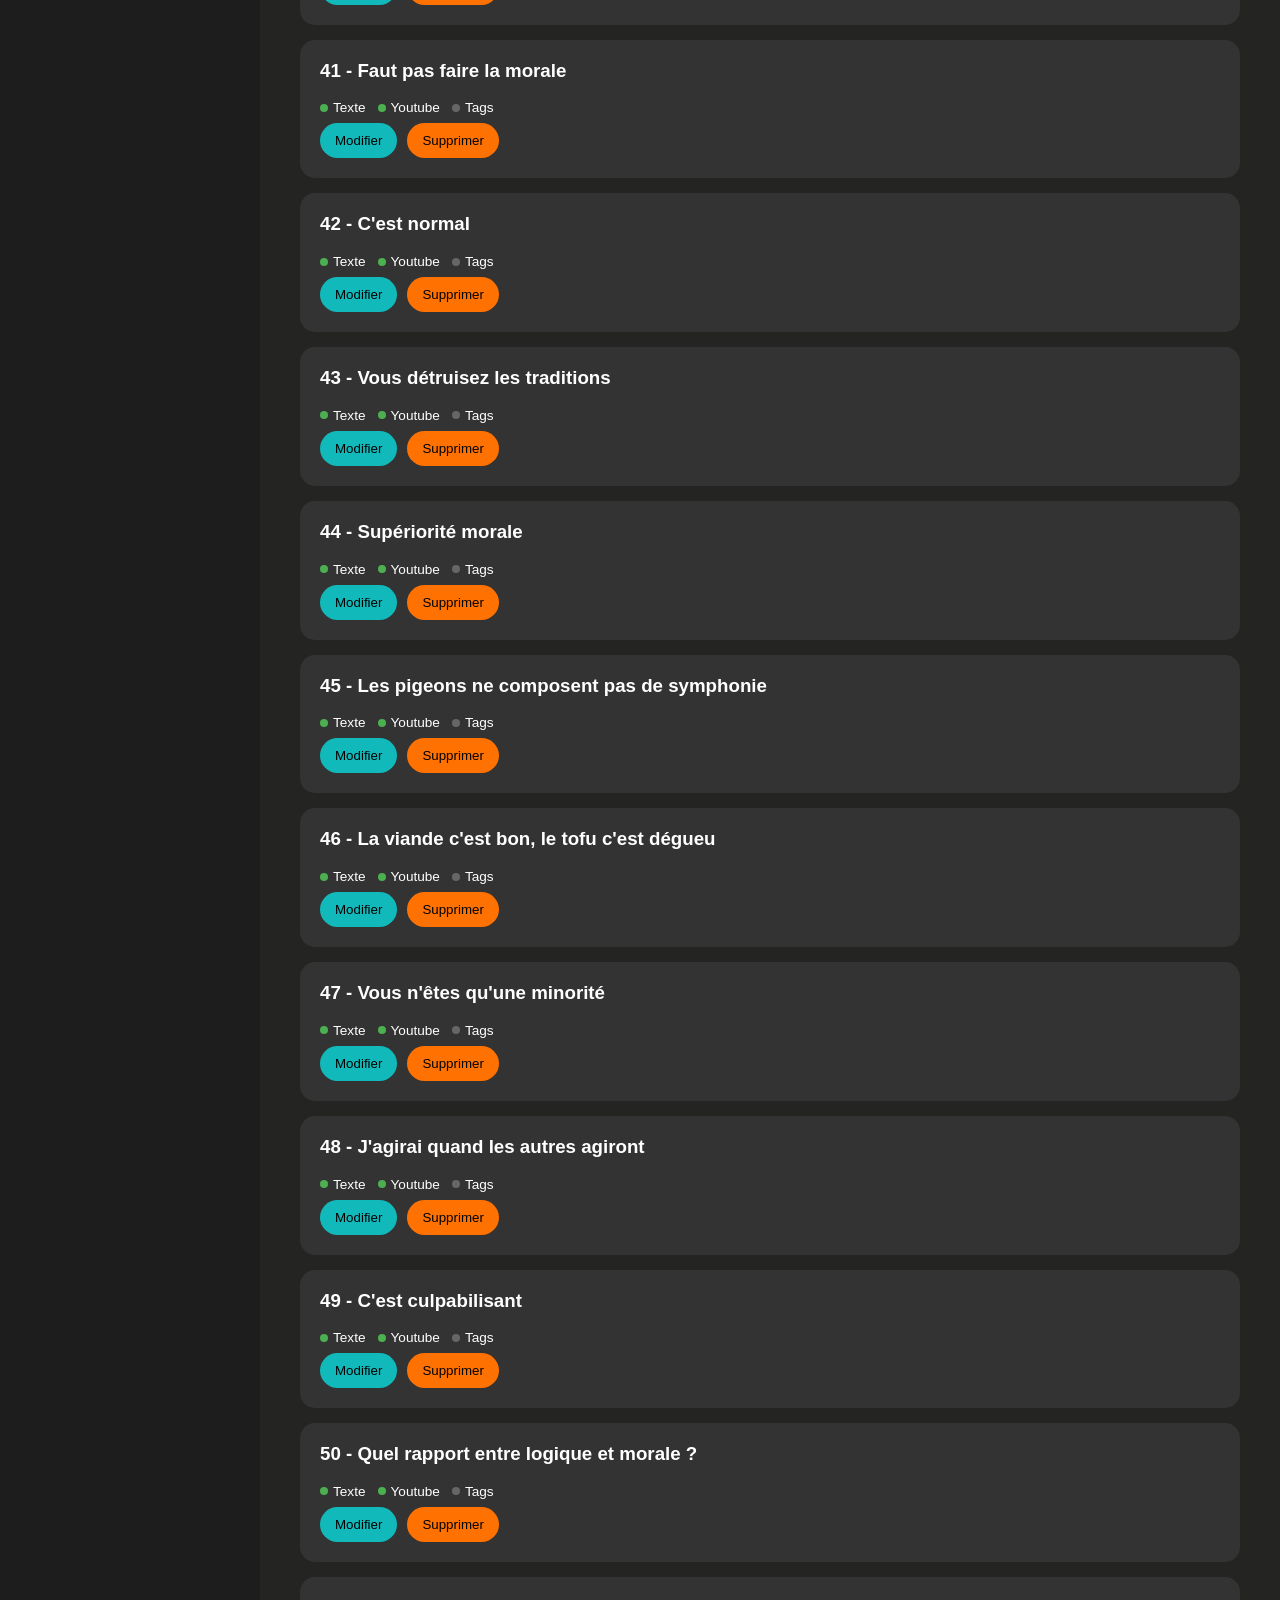
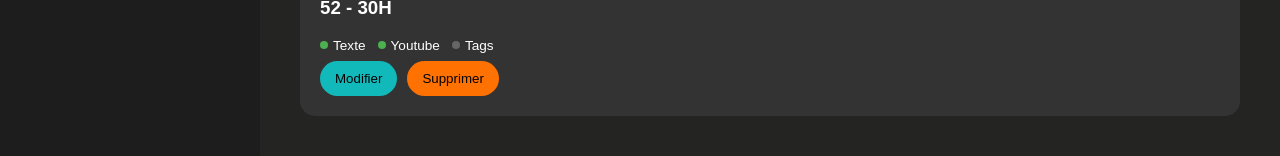
==== commit cd8ee151: "back office" ====
--- a/admin/admin.html
+++ b/admin/admin.html
@@ -36,6 +36,21 @@
         <button id="btnResetLocal">
             Réinitialiser sauvegarde locale
         </button>
+        <button id="btnSauvegardeJSON">
+            Sauvegarder une copie JSON
+        </button>
+
+        <label for="inputImportJSON" class="menu-btn" style="text-align:center;">
+            Importer une sauvegarde JSON
+        </label>
+        <input
+            id="inputImportJSON"
+            type="file"
+            accept="application/json"
+            style="display:none;"
+        >
+
+        <div id="bandeauEtat" class="bandeau-etat"></div>
 
     </aside>
 
@@ -141,6 +156,14 @@
             Ajouter à L'essentiel
         </label>
 
+        <label>
+            <input
+                type="checkbox"
+                id="cachee"
+            >
+            Cachée
+        </label>
+
         <div class="actions">
 
             <button id="btnSave">
--- a/admin/admin.css
+++ b/admin/admin.css
@@ -72,6 +72,8 @@
     position:fixed;
     inset:0;
     background:rgba(0,0,0,0.8);
+    max-height:90vh;
+    overflow-y:auto;
 
     display:flex;
     justify-content:center;
@@ -83,8 +85,10 @@
 }
 
 .modal-content{
-    width:90%;
+    width:min(900px,95vw);
     max-width:800px;
+    max-height:90vh;
+    overflow-y:auto;
 
     background:white;
     color:black;
@@ -96,6 +100,18 @@
     display:flex;
     flex-direction:column;
     gap:15px;
+}
+
+.modal-header{
+
+    position:sticky;
+
+    top:0;
+
+    background:white;
+
+    z-index:10;
+
 }
 
 input,
@@ -334,4 +350,30 @@
 
     background:#666;
 
-}   +}   
+
+.champ-recherche{
+
+    width:100%;
+    padding:12px;
+    margin-bottom:15px;
+
+    border:1px solid #ccc;
+    border-radius:8px;
+
+    font-size:16px;
+
+    box-sizing:border-box;
+
+}
+
+.bandeau-etat{
+    padding:10px;
+    font-size:0.85rem;
+    color:#aaa;
+}
+
+.bandeau-etat.alerte{
+    color:#ff7100;
+    font-weight:bold;
+}
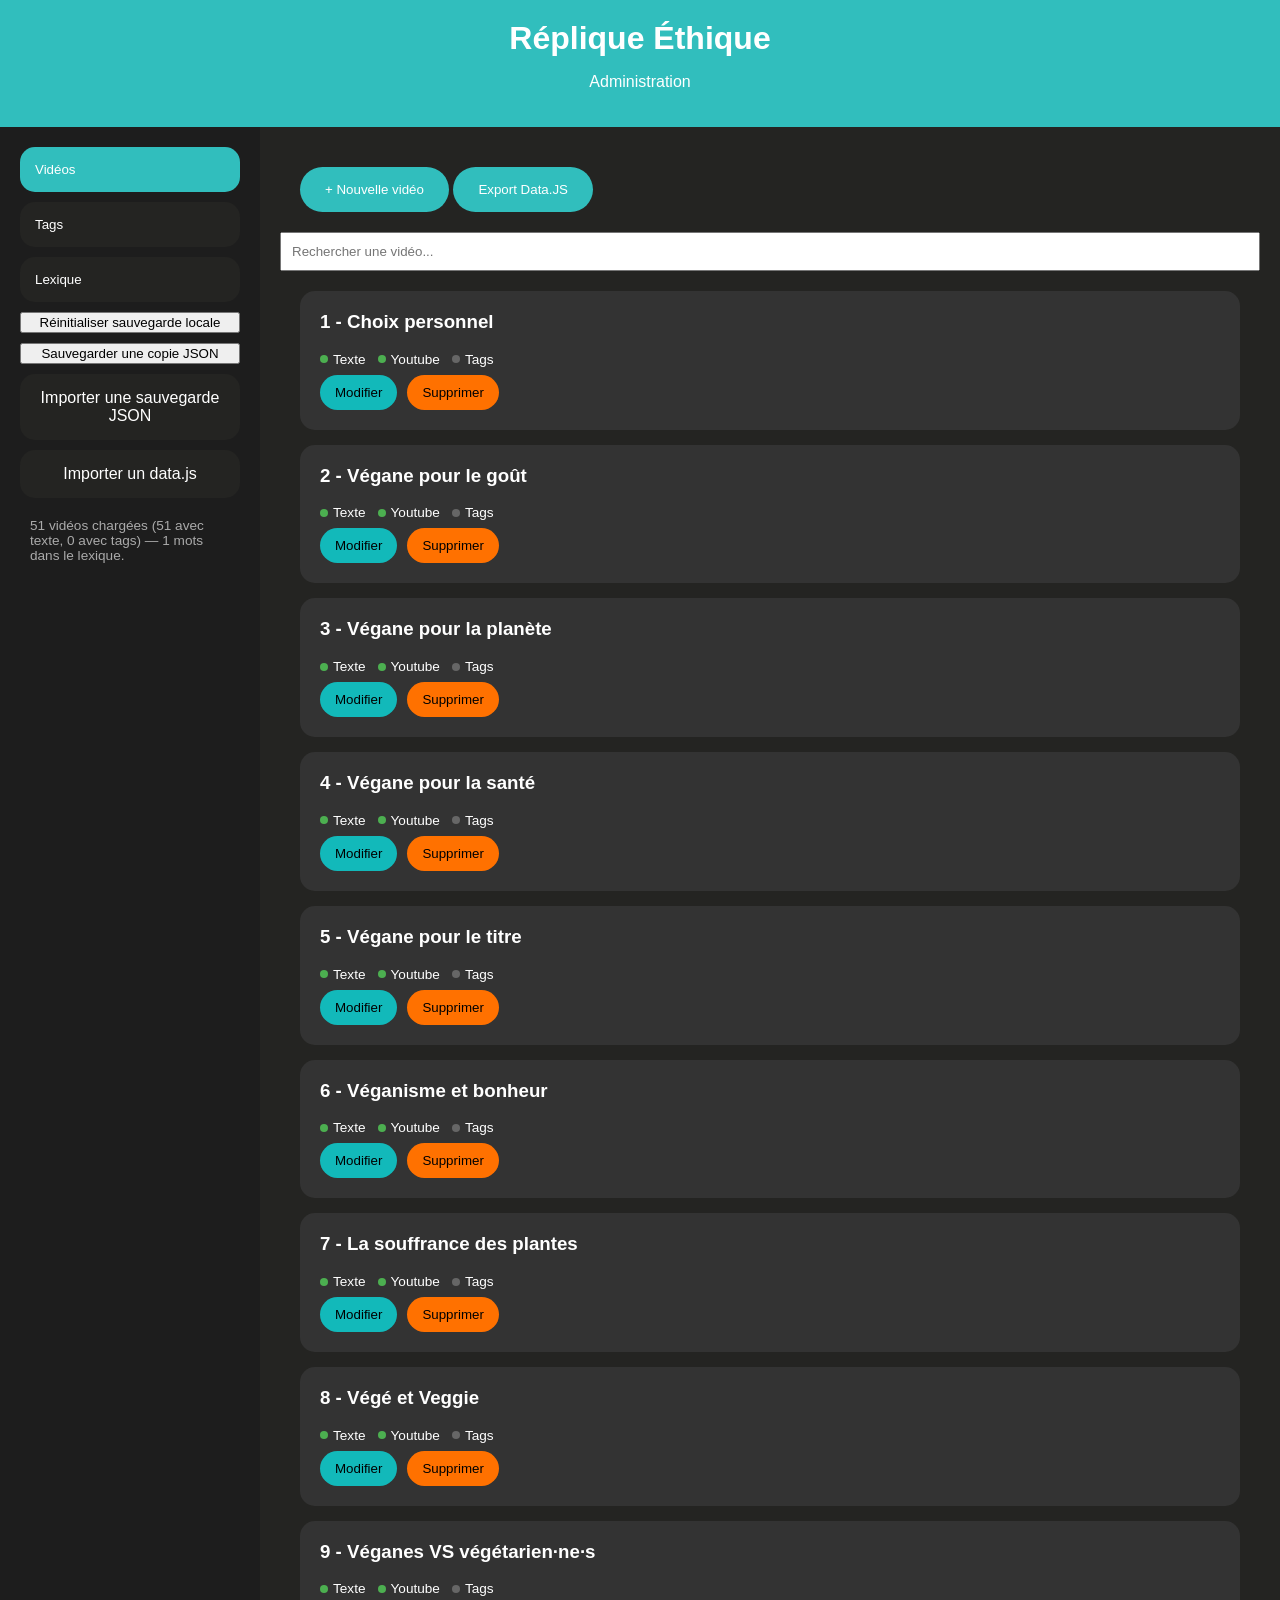
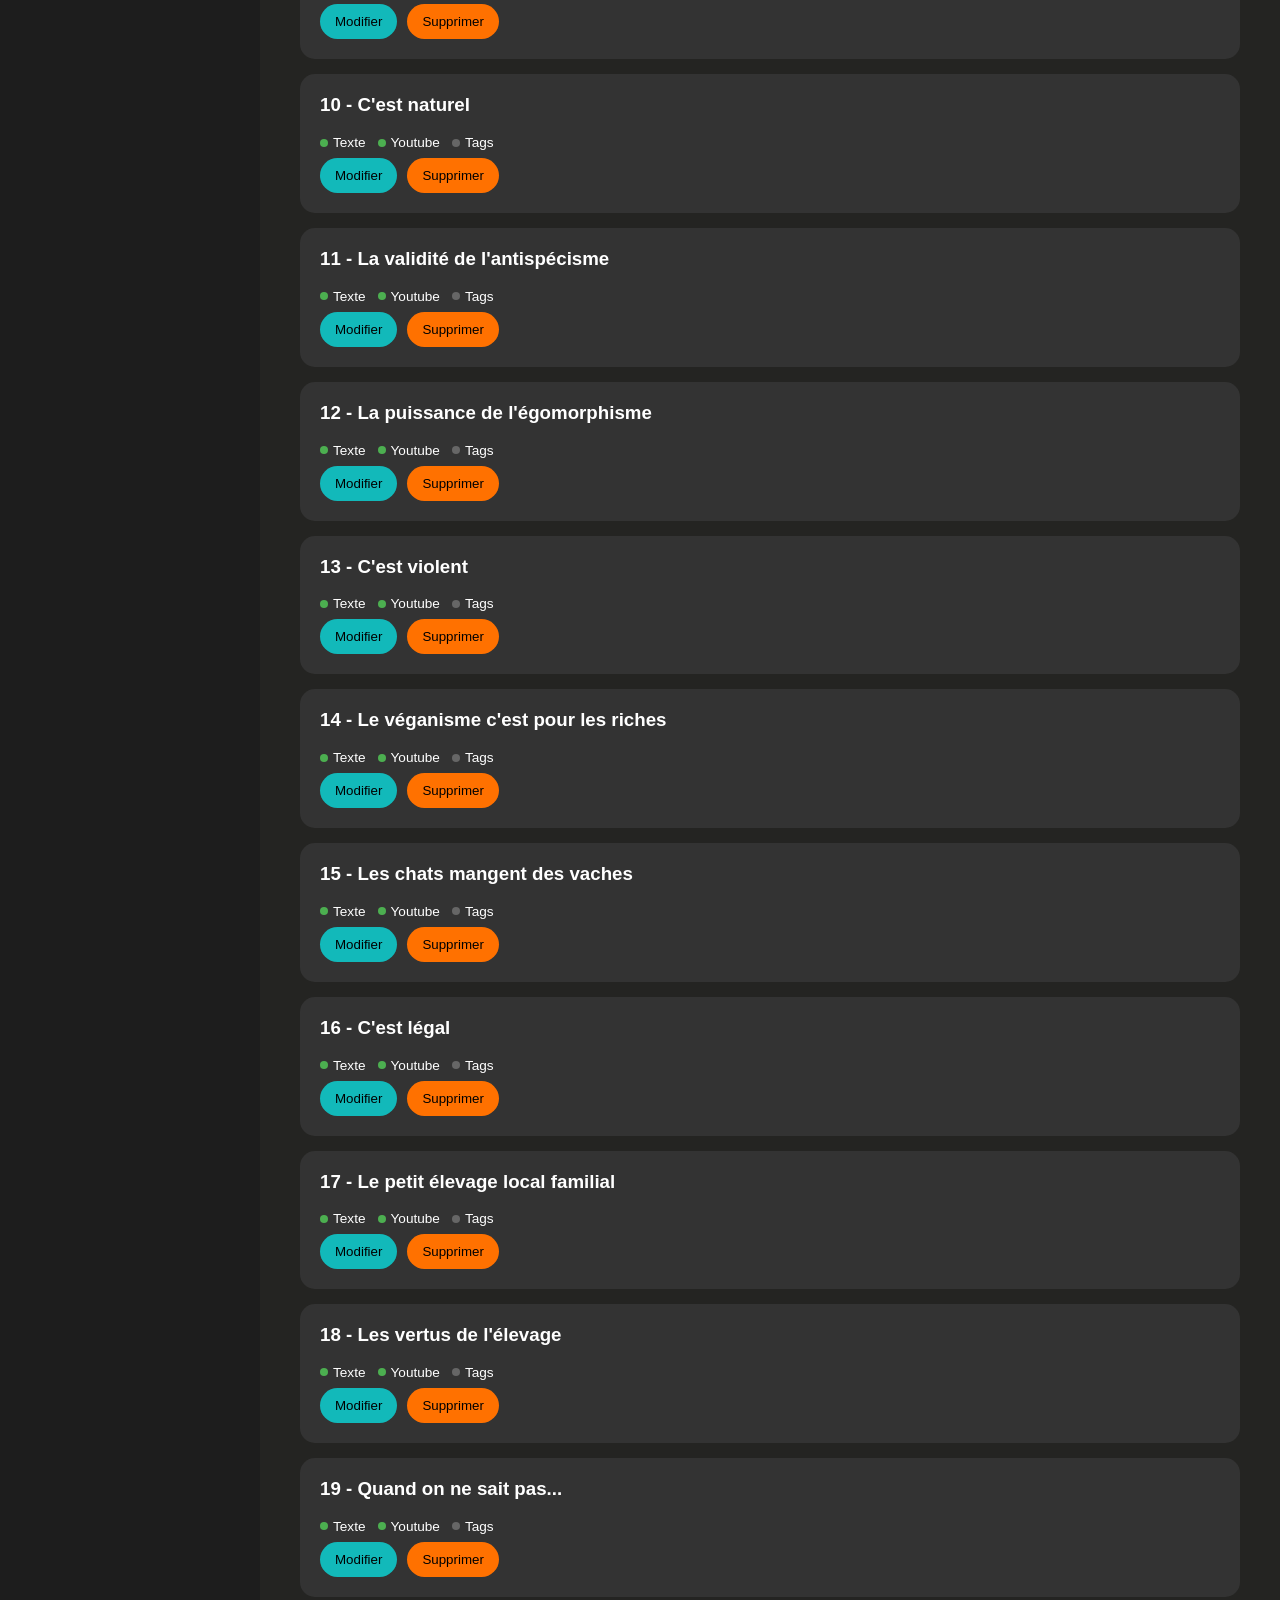
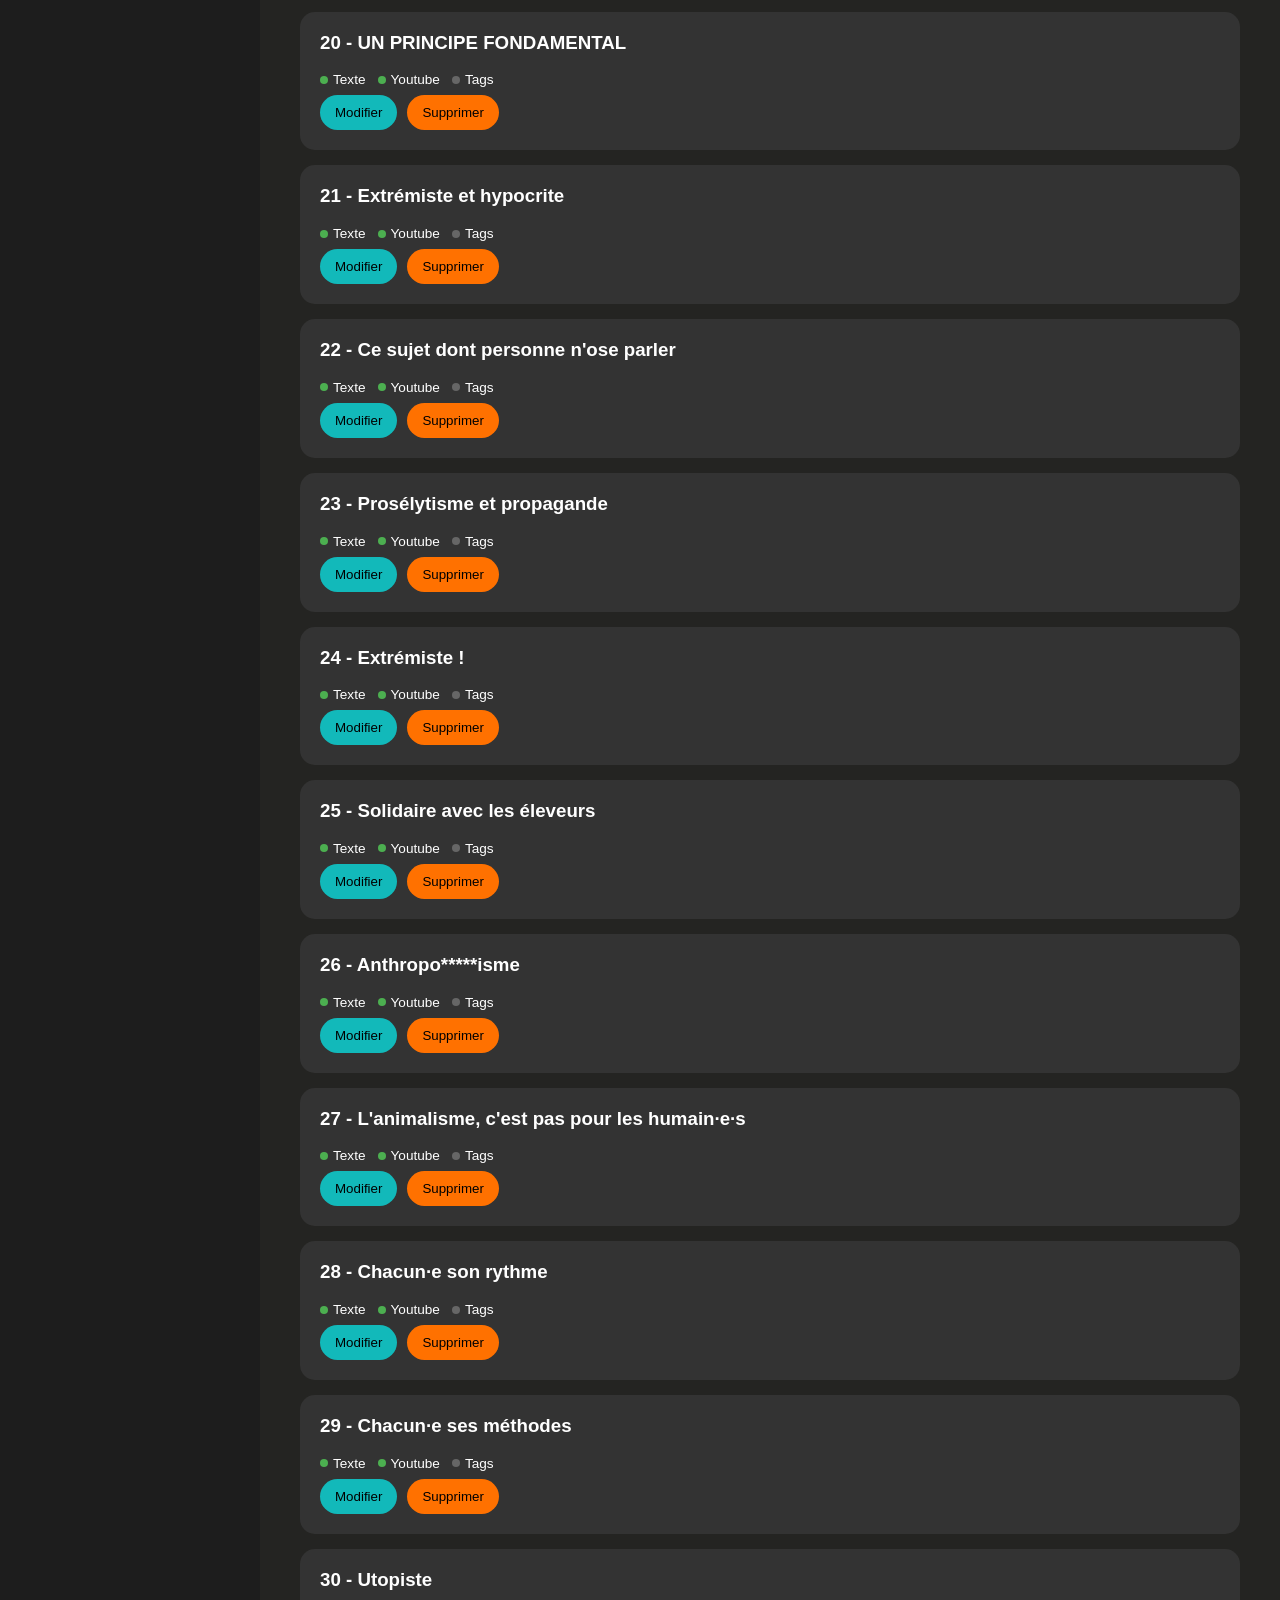
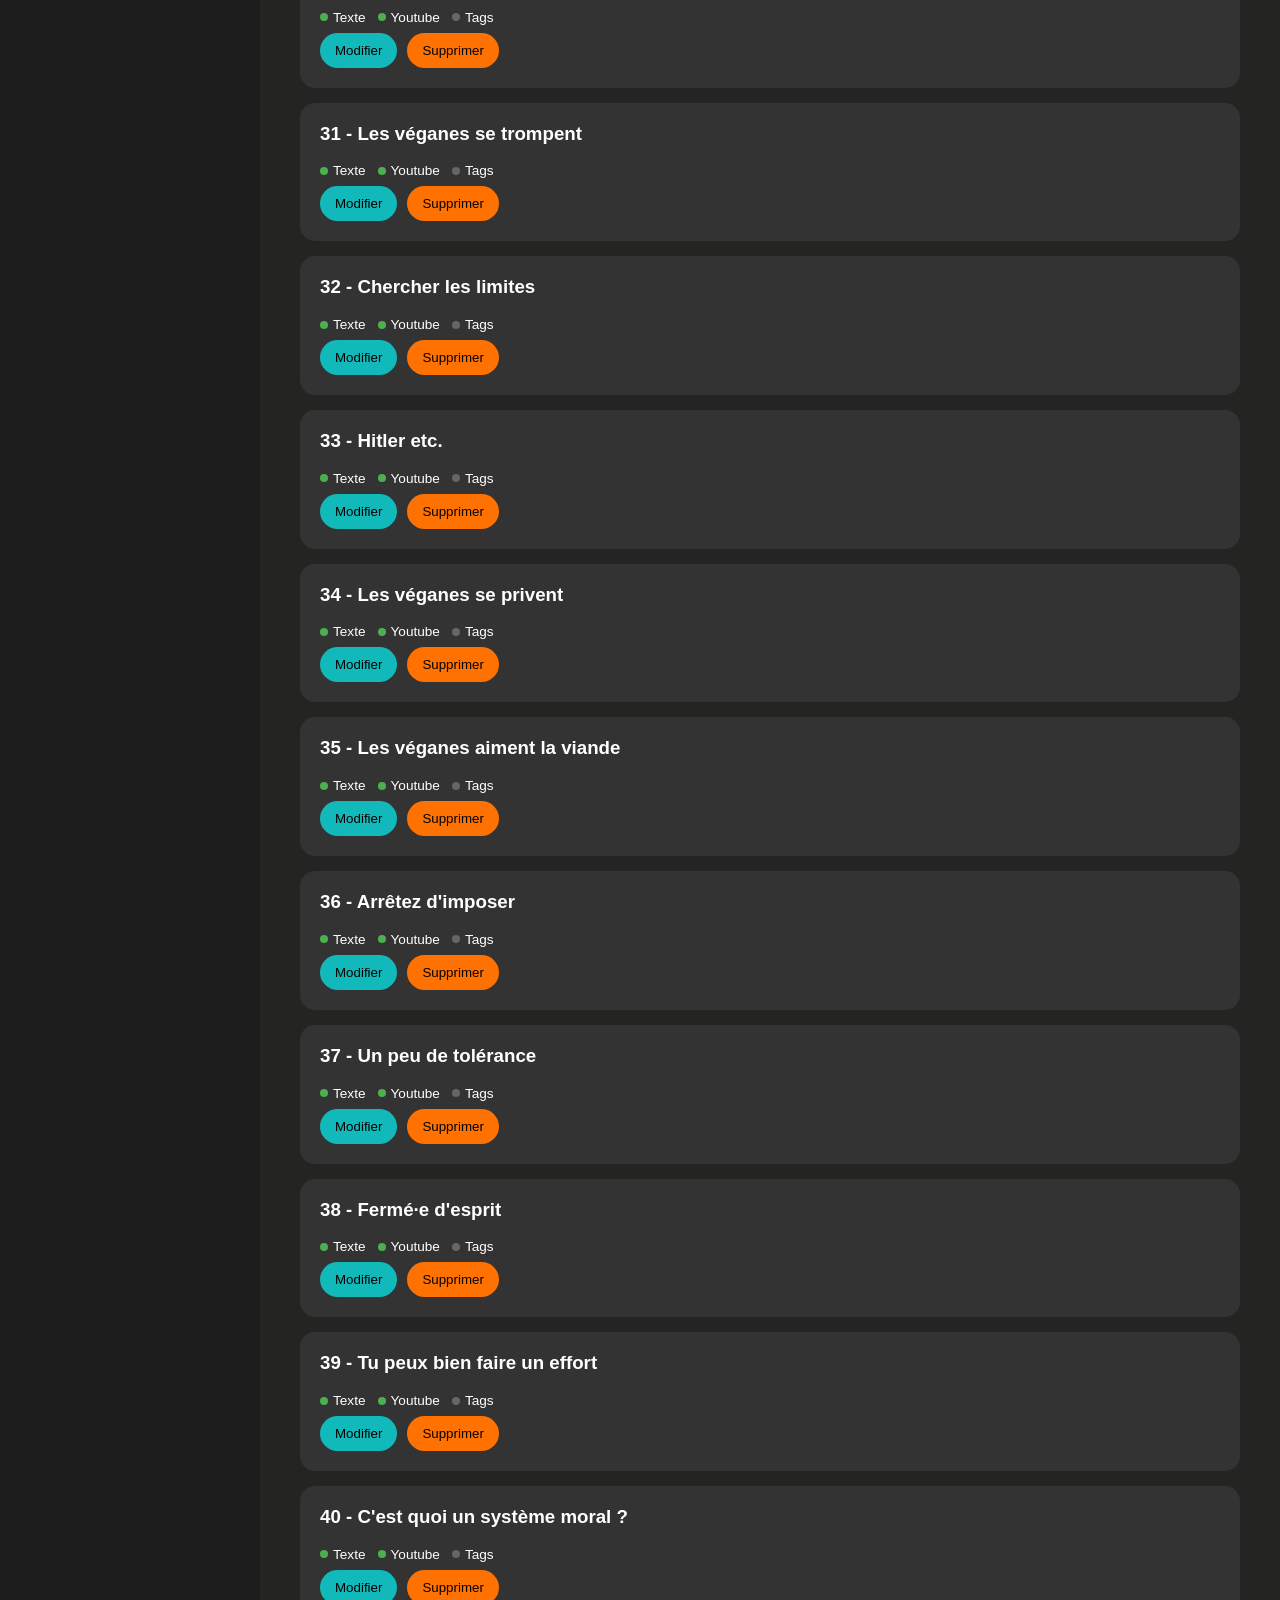
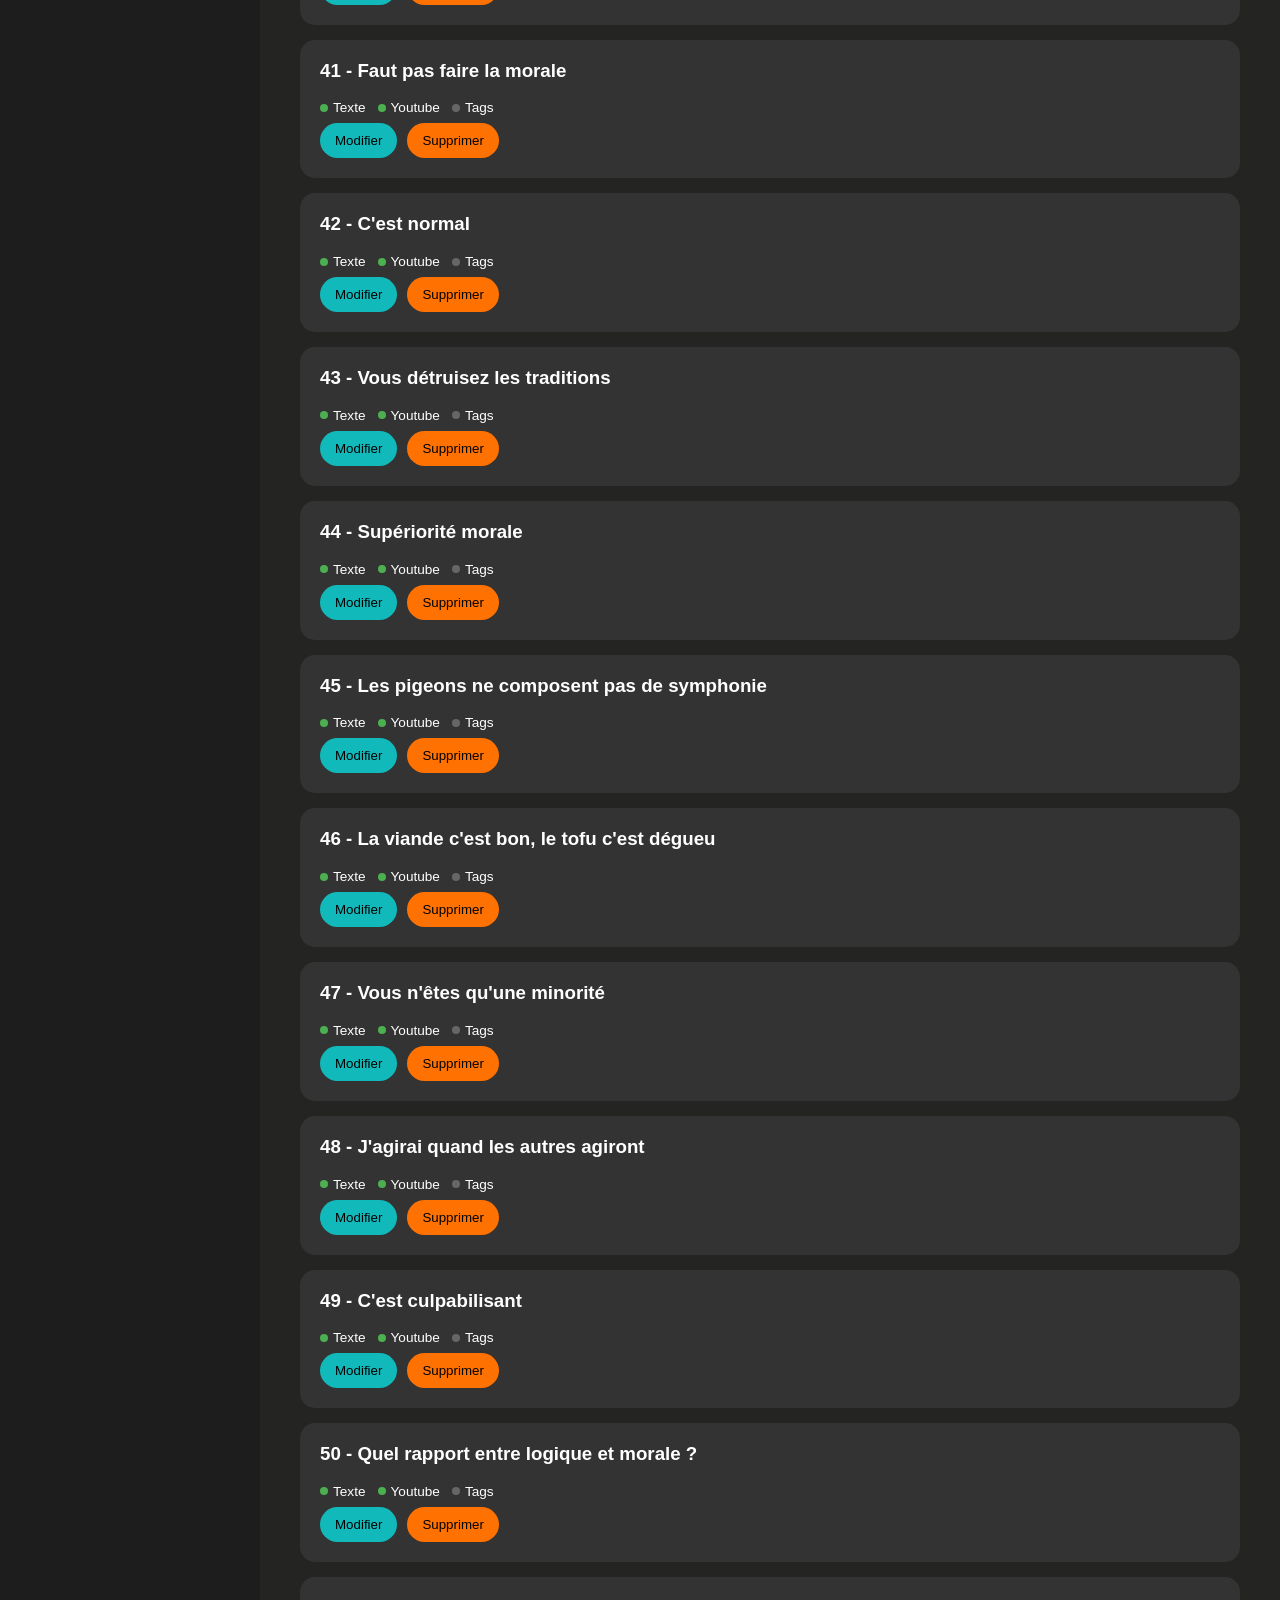
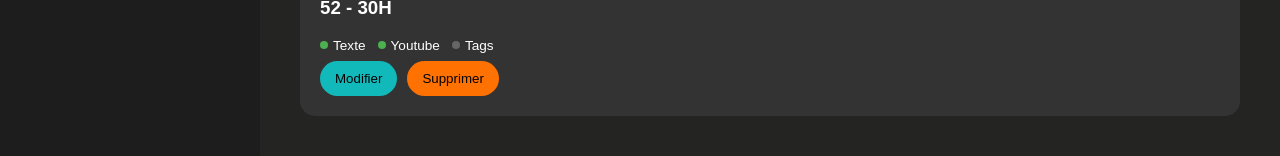
==== commit faf4094a: "mots clés" ====
--- a/admin/admin.html
+++ b/admin/admin.html
@@ -50,6 +50,16 @@
             style="display:none;"
         >
 
+        <label for="inputImportDataJS" class="menu-btn" style="text-align:center;">
+            Importer un data.js
+        </label>
+        <input
+            id="inputImportDataJS"
+            type="file"
+            accept=".js,application/javascript"
+            style="display:none;"
+        >
+
         <div id="bandeauEtat" class="bandeau-etat"></div>
 
     </aside>
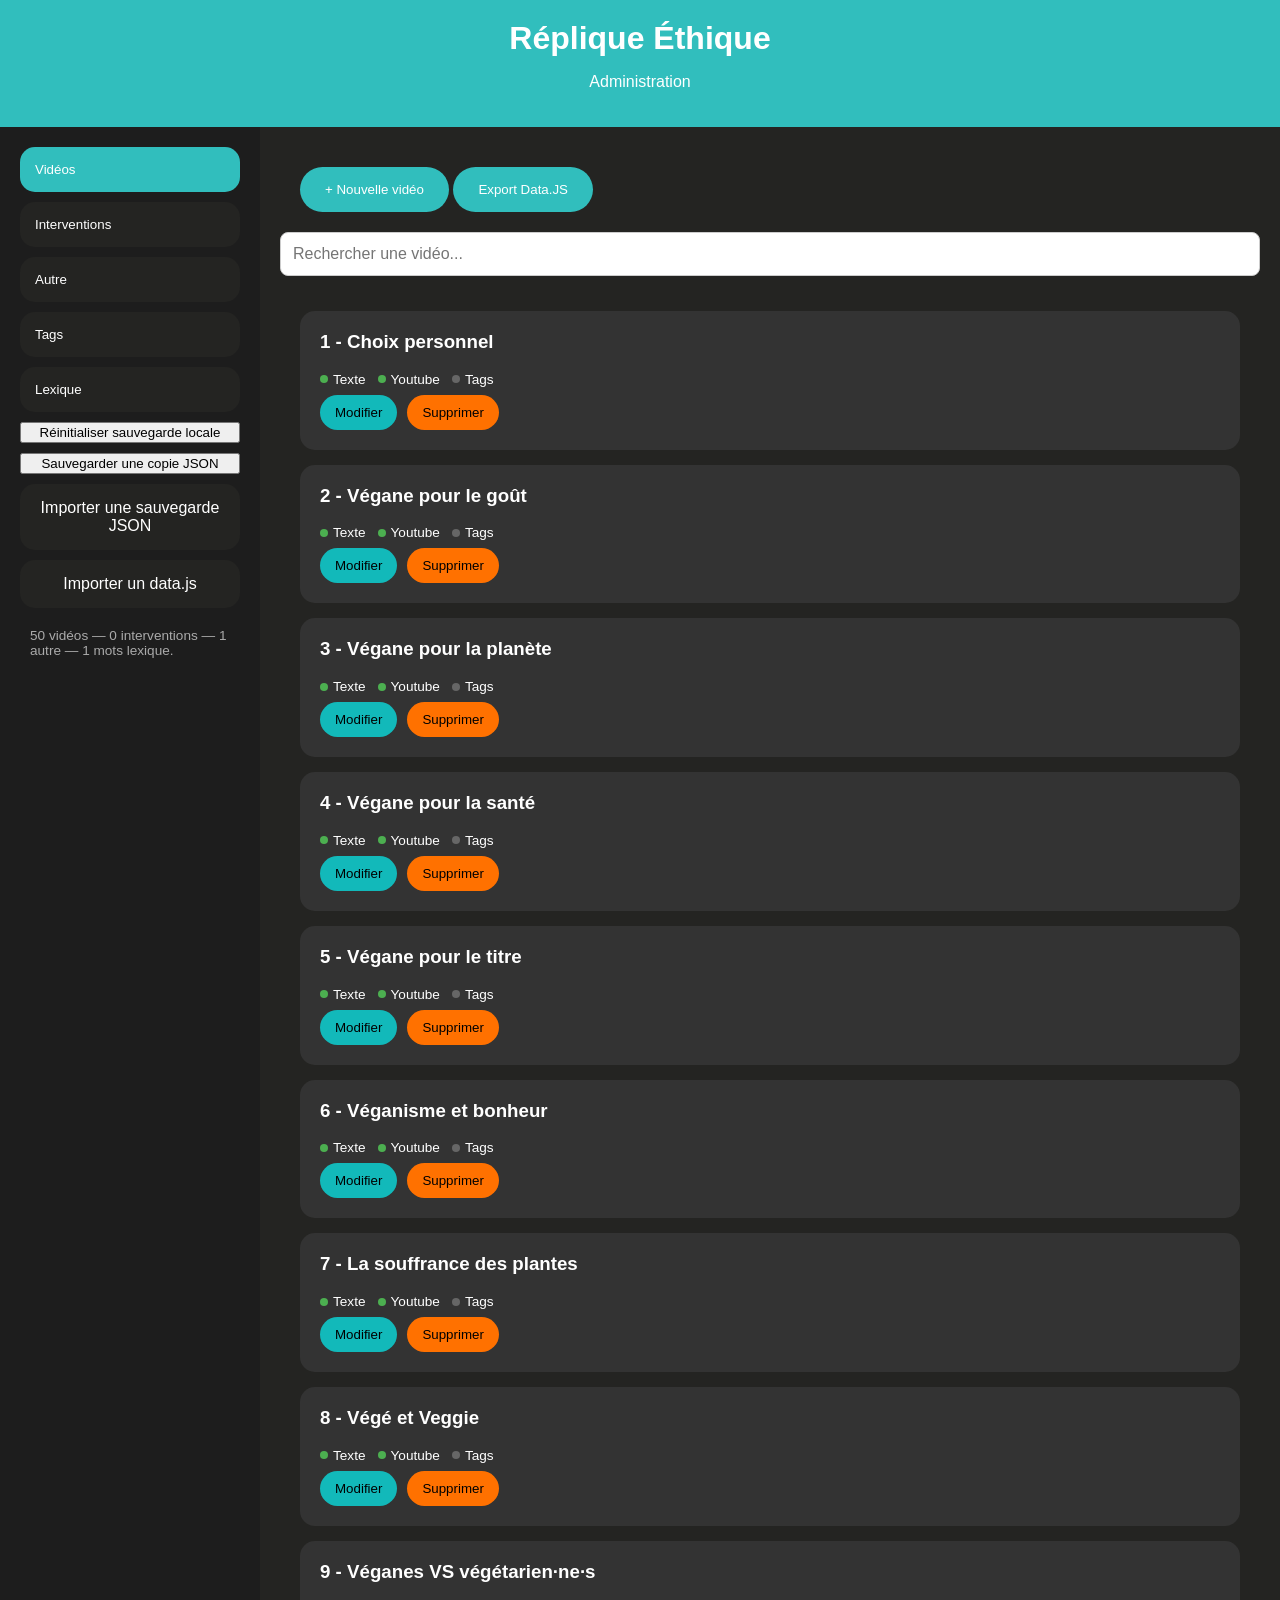
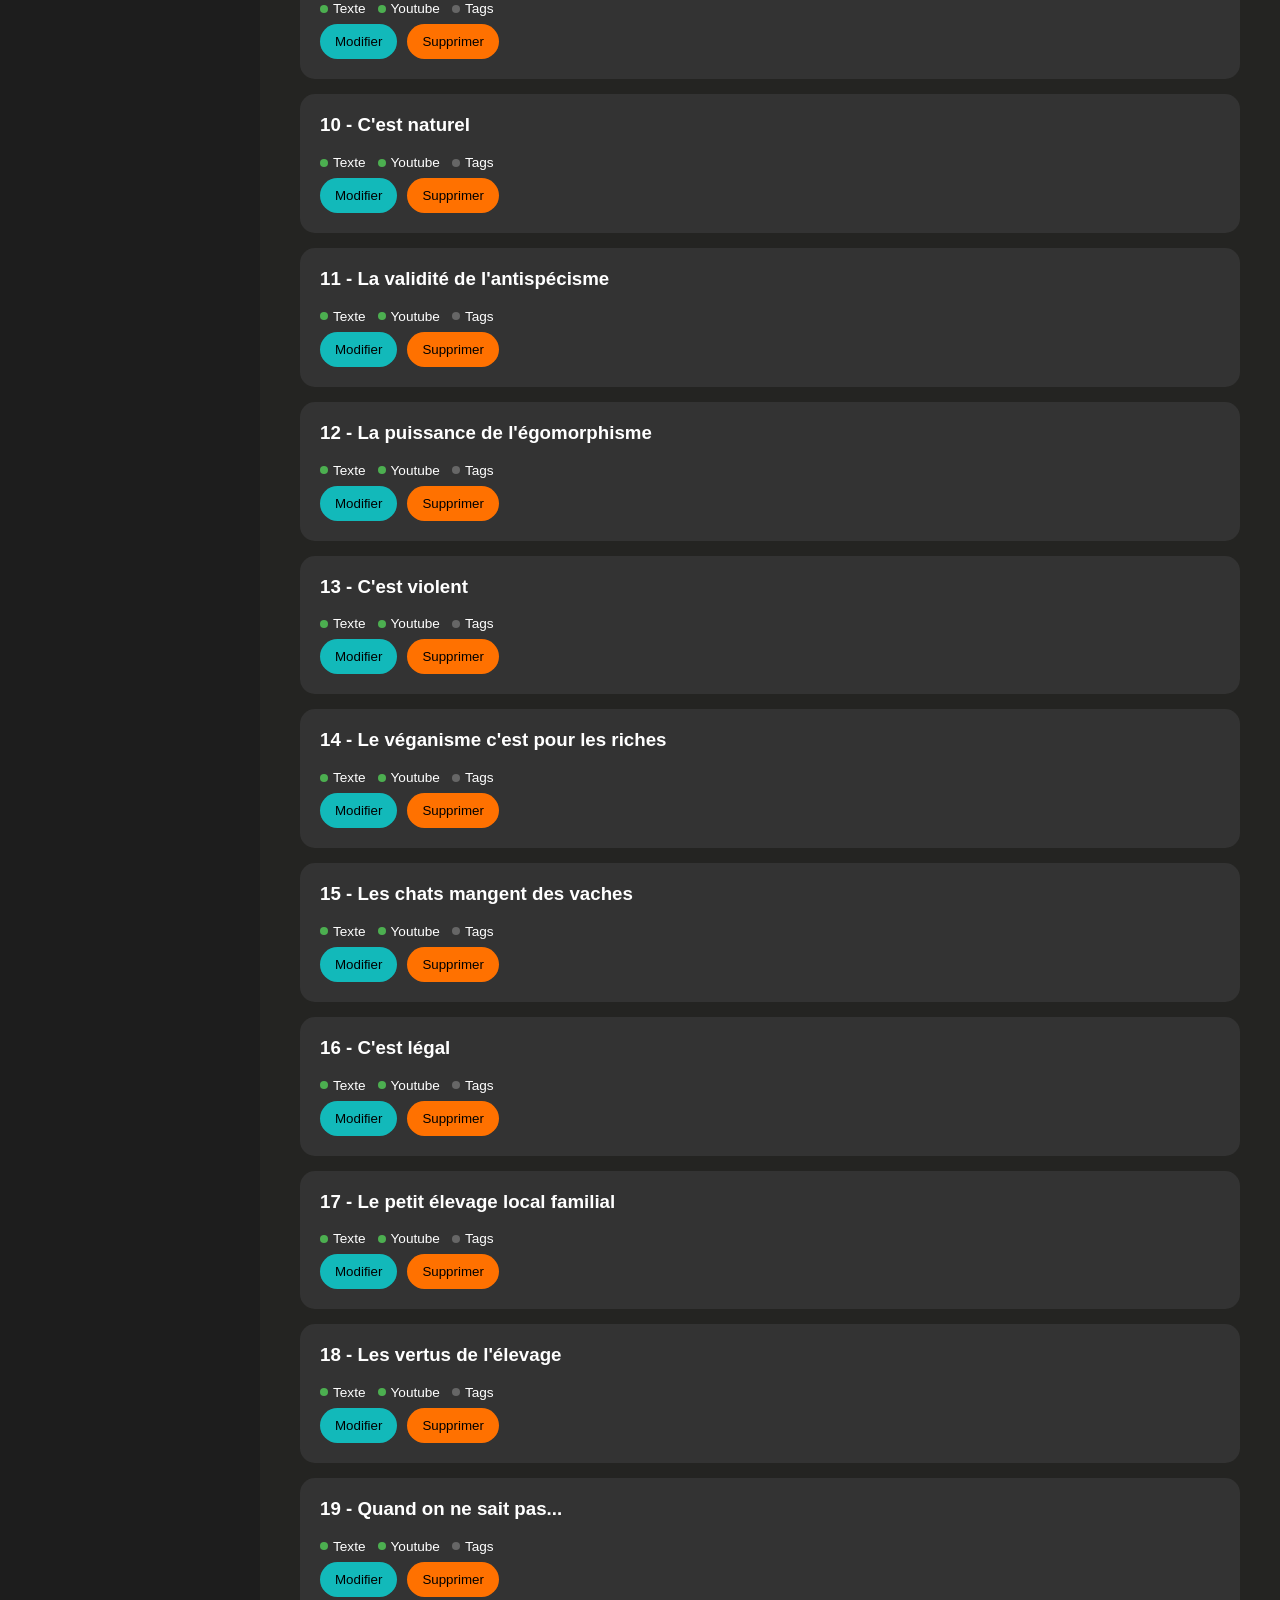
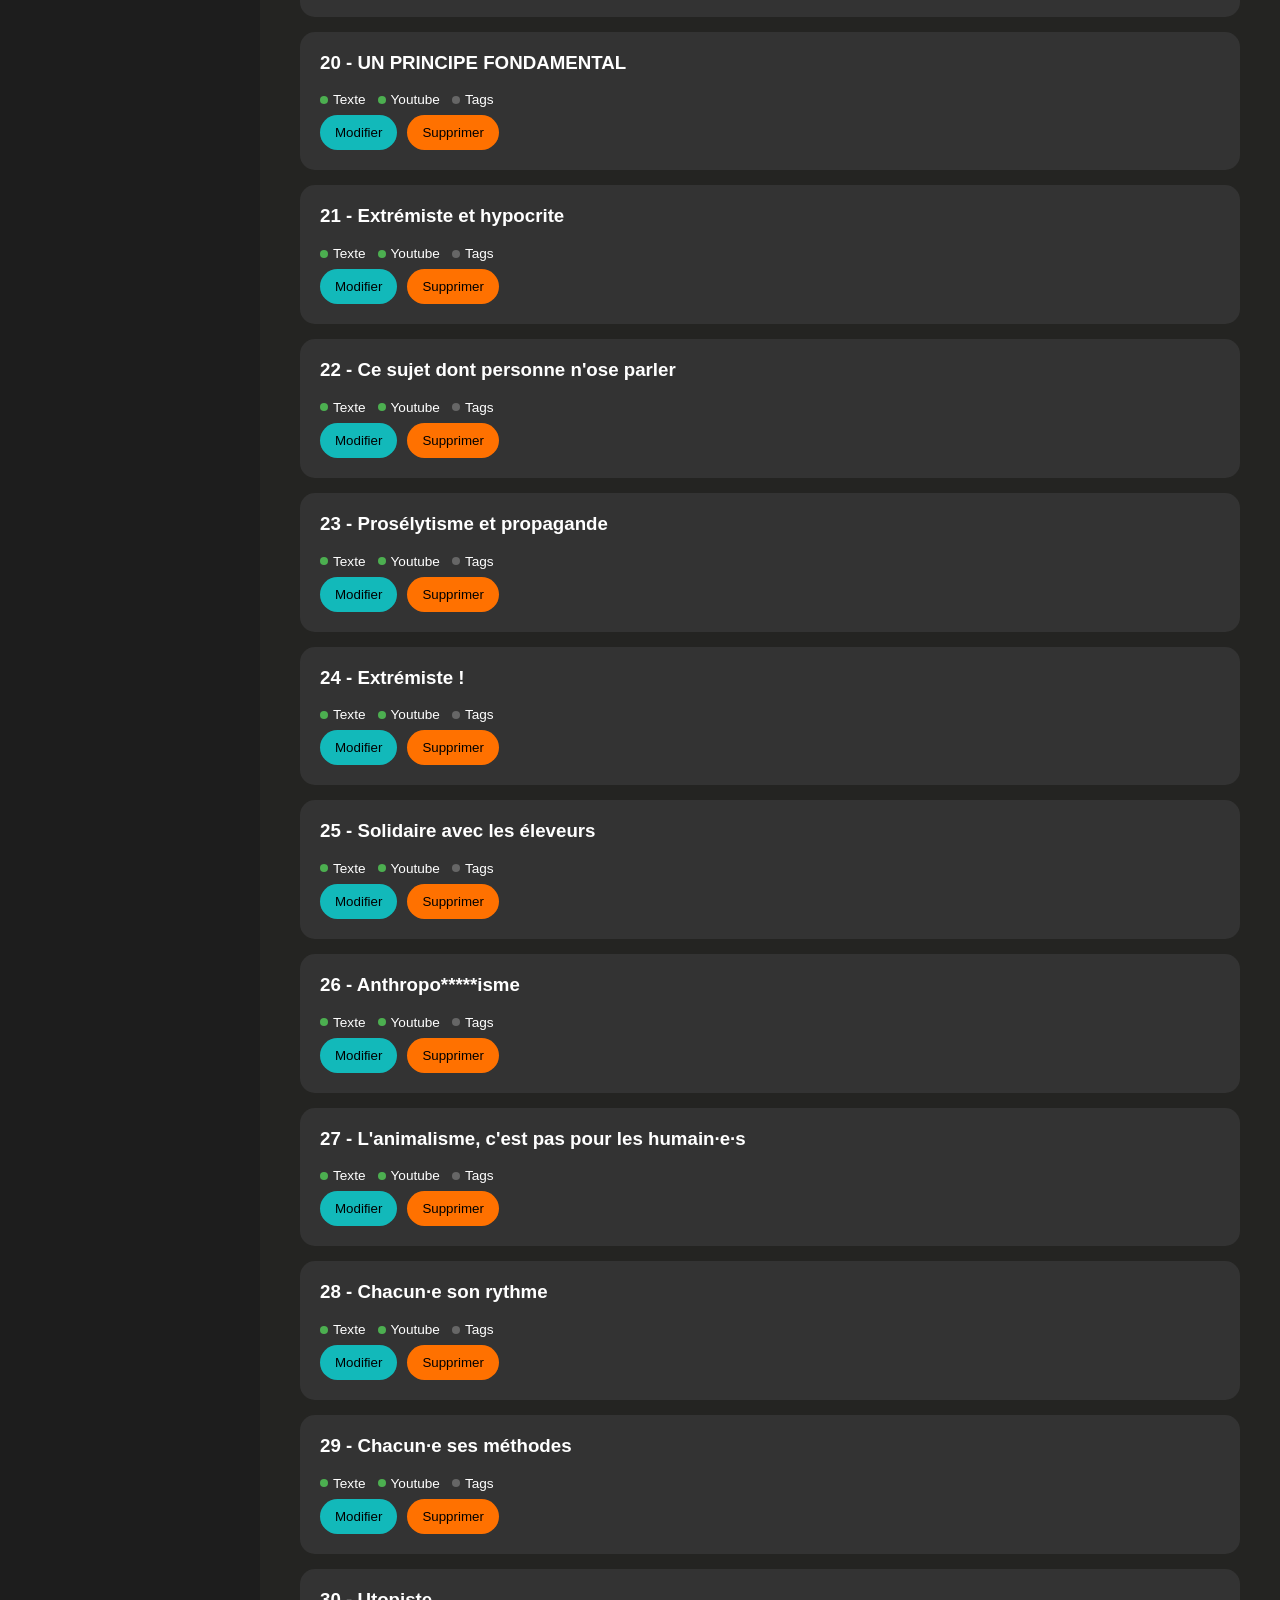
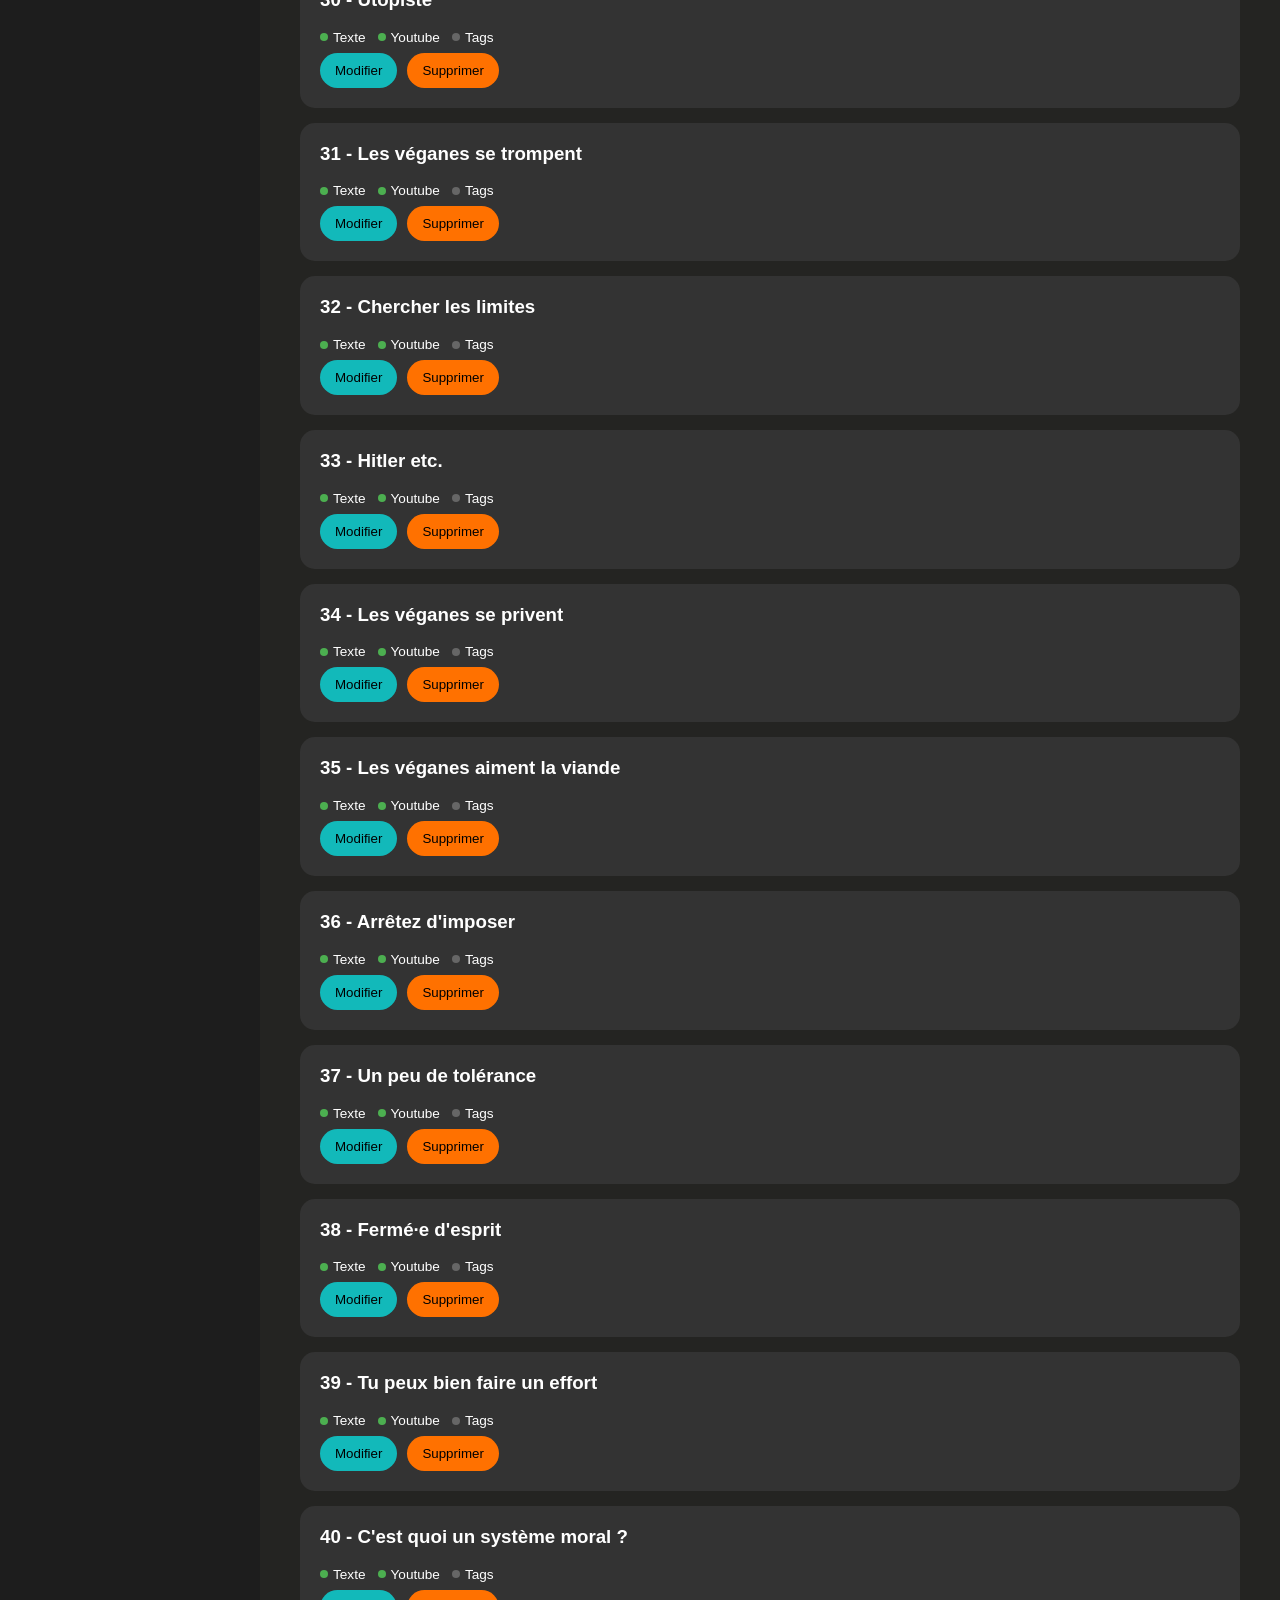
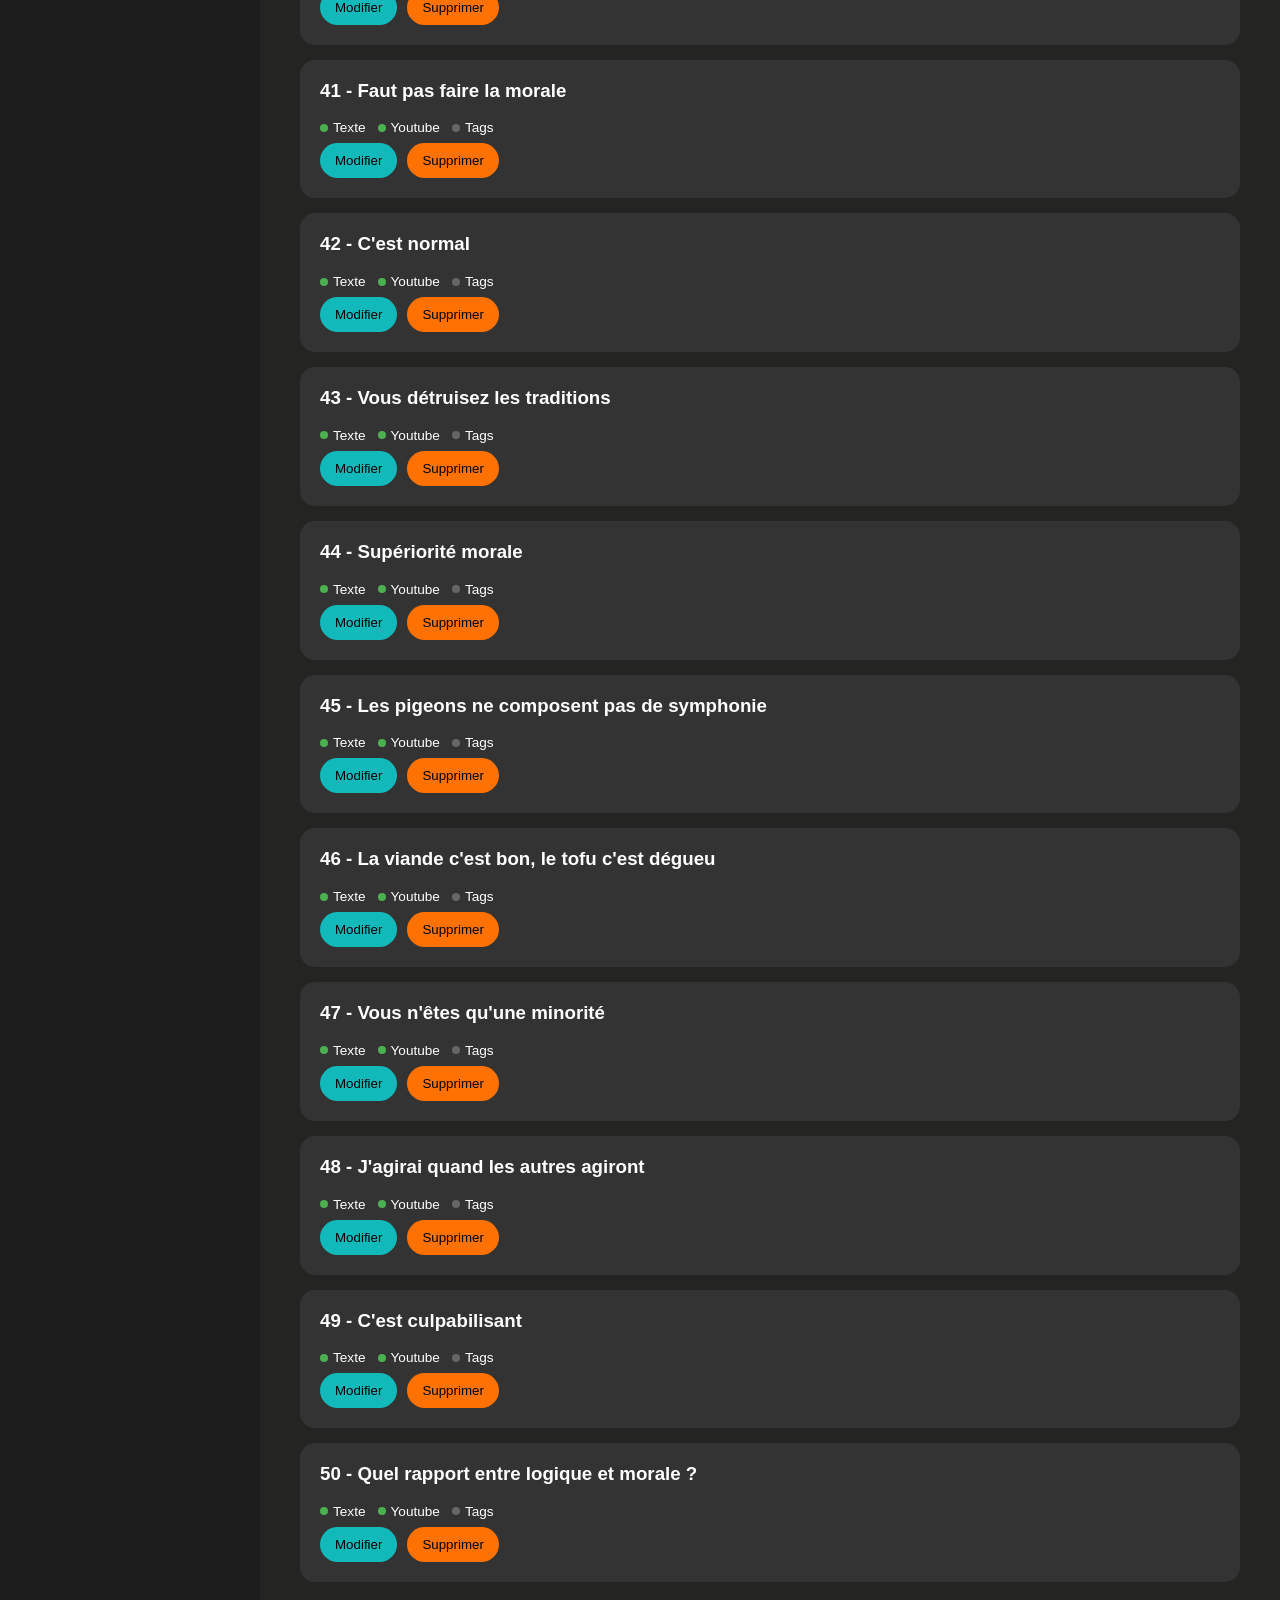
==== commit 853b6eb7: "back office" ====
--- a/admin/admin.html
+++ b/admin/admin.html
@@ -4,7 +4,6 @@
 <meta charset="UTF-8">
 <meta name="viewport" content="width=device-width, initial-scale=1.0">
 <title>Réplique Éthique - Administration</title>
-
 <link rel="stylesheet" href="admin.css">
 </head>
 
@@ -19,23 +18,30 @@
 
     <aside class="sidebar">
 
-        <button class="menu-btn active"
-                data-section="videos">
+        <button class="menu-btn active" data-section="videos">
             Vidéos
         </button>
 
-        <button class="menu-btn"
-                data-section="tags">
+        <button class="menu-btn" data-section="interventions">
+            Interventions
+        </button>
+
+        <button class="menu-btn" data-section="autre">
+            Autre
+        </button>
+
+        <button class="menu-btn" data-section="tags">
             Tags
         </button>
 
-        <button class="menu-btn"
-                data-section="lexique">
+        <button class="menu-btn" data-section="lexique">
             Lexique
         </button>
+
         <button id="btnResetLocal">
             Réinitialiser sauvegarde locale
         </button>
+
         <button id="btnSauvegardeJSON">
             Sauvegarder une copie JSON
         </button>
@@ -43,22 +49,12 @@
         <label for="inputImportJSON" class="menu-btn" style="text-align:center;">
             Importer une sauvegarde JSON
         </label>
-        <input
-            id="inputImportJSON"
-            type="file"
-            accept="application/json"
-            style="display:none;"
-        >
+        <input id="inputImportJSON" type="file" accept="application/json" style="display:none;">
 
         <label for="inputImportDataJS" class="menu-btn" style="text-align:center;">
             Importer un data.js
         </label>
-        <input
-            id="inputImportDataJS"
-            type="file"
-            accept=".js,application/javascript"
-            style="display:none;"
-        >
+        <input id="inputImportDataJS" type="file" accept=".js,application/javascript" style="display:none;">
 
         <div id="bandeauEtat" class="bandeau-etat"></div>
 
@@ -66,70 +62,62 @@
 
     <section class="content">
 
+        <!-- ===== VIDÉOS ===== -->
         <div id="section-videos">
-
             <section class="toolbar">
-
-                <button id="btnNouvelleVideo">
-                    + Nouvelle vidéo
-                </button>
-
-                <button id="btnExporter">
-                    Export Data.JS
-                </button>
-
+                <button id="btnNouvelleVideo">+ Nouvelle vidéo</button>
+                <button id="btnExporter">Export Data.JS</button>
             </section>
-            <input
-                id="rechercheVideo"
-                placeholder="Rechercher une vidéo..."
-            >
-
+            <input id="rechercheVideo" class="champ-recherche" placeholder="Rechercher une vidéo...">
             <section id="listeVideos"></section>
-
         </div>
 
-        <div id="section-tags" class="hidden">
-
-            <div class="toolbar">
-
-                <button id="btnNouvelleCategorie">
-                    + Catégorie
-                </button>
-
-            </div>
-
-            <div id="listeCategories">
-
-            </div>
-
+        <!-- ===== INTERVENTIONS ===== -->
+        <div id="section-interventions" class="hidden">
+            <section class="toolbar">
+                <button id="btnNouvelleIntervention">+ Nouvelle intervention</button>
+            </section>
+            <input id="rechercheIntervention" class="champ-recherche" placeholder="Rechercher une intervention...">
+            <section id="listeInterventions"></section>
         </div>
 
+        <!-- ===== AUTRE ===== -->
+        <div id="section-autre" class="hidden">
+            <section class="toolbar">
+                <button id="btnNouvelAutre">+ Nouvel élément</button>
+            </section>
+            <input id="rechercheAutre" class="champ-recherche" placeholder="Rechercher...">
+            <section id="listeAutre"></section>
+        </div>
+
+        <!-- ===== TAGS ===== -->
+        <div id="section-tags" class="hidden">
+            <div class="toolbar">
+                <button id="btnNouvelleCategorie">+ Catégorie</button>
+            </div>
+            <div id="listeCategories"></div>
+        </div>
+
+        <!-- ===== LEXIQUE ===== -->
         <div id="section-lexique" class="hidden">
-
             <div class="toolbar">
-
-                <button id="btnNouveauMot">
-                    + Nouveau mot
-                </button>
-                <button id="btnTrierLexique">
-                    Trier A → Z
-                </button>
-
+                <button id="btnNouveauMot">+ Nouveau mot</button>
+                <button id="btnTrierLexique">Trier A → Z</button>
             </div>
-
             <div id="listeLexique"></div>
-
         </div>
 
     </section>
 
 </main>
 
+<!-- Modal partagée (vidéos / interventions / autre) -->
 <div id="modal" class="hidden">
-
     <div class="modal-content">
 
-        <h2>Vidéo</h2>
+        <div class="modal-header">
+            <h2 id="modalTitre">Vidéo</h2>
+        </div>
 
         <label>
             Titre
@@ -142,13 +130,8 @@
         </label>
 
         <label>
-
             Tags
-
-            <div id="tagsSelection">
-
-            </div>
-
+            <div id="tagsSelection"></div>
         </label>
 
         <label>
@@ -167,79 +150,44 @@
         </label>
 
         <label>
-            <input
-                type="checkbox"
-                id="cachee"
-            >
+            <input type="checkbox" id="cachee">
             Cachée
         </label>
 
         <div class="actions">
-
-            <button id="btnSave">
-                Enregistrer
-            </button>
-
-            <button id="btnCancel">
-                Annuler
-            </button>
-
+            <button id="btnSave">Enregistrer</button>
+            <button id="btnCancel">Annuler</button>
         </div>
 
     </div>
+</div>
 
+<!-- Modal lexique -->
+<div id="lexiqueModal" class="hidden">
+    <div class="modal-content">
+
+        <h2 id="lexiqueTitre">Nouveau terme</h2>
+
+        <label>
+            Mot
+            <input id="lexiqueMot">
+        </label>
+
+        <label>
+            Définition
+            <textarea id="lexiqueDefinition" class="grand-texte"></textarea>
+        </label>
+
+        <div class="actions">
+            <button id="btnSaveLexique">Enregistrer</button>
+            <button id="btnCancelLexique">Annuler</button>
+        </div>
+
+    </div>
 </div>
 
 <script src="../data.js"></script>
-<div id="lexiqueModal" class="hidden">
-
-    <div class="modal-content">
-
-        <h2 id="lexiqueTitre">
-            Nouveau terme
-        </h2>
-
-        <label>
-
-            Mot
-
-            <input
-                id="lexiqueMot">
-
-        </label>
-
-        <label>
-
-            Définition
-
-            <textarea
-                id="lexiqueDefinition"
-                class="grand-texte">
-
-            </textarea>
-
-        </label>
-
-        <div class="actions">
-
-            <button id="btnSaveLexique">
-
-                Enregistrer
-
-            </button>
-
-            <button id="btnCancelLexique">
-
-                Annuler
-
-            </button>
-
-        </div>
-
-    </div>
-
-</div>
 <script src="admin.js"></script>
 
 </body>
-</html>+</html>
